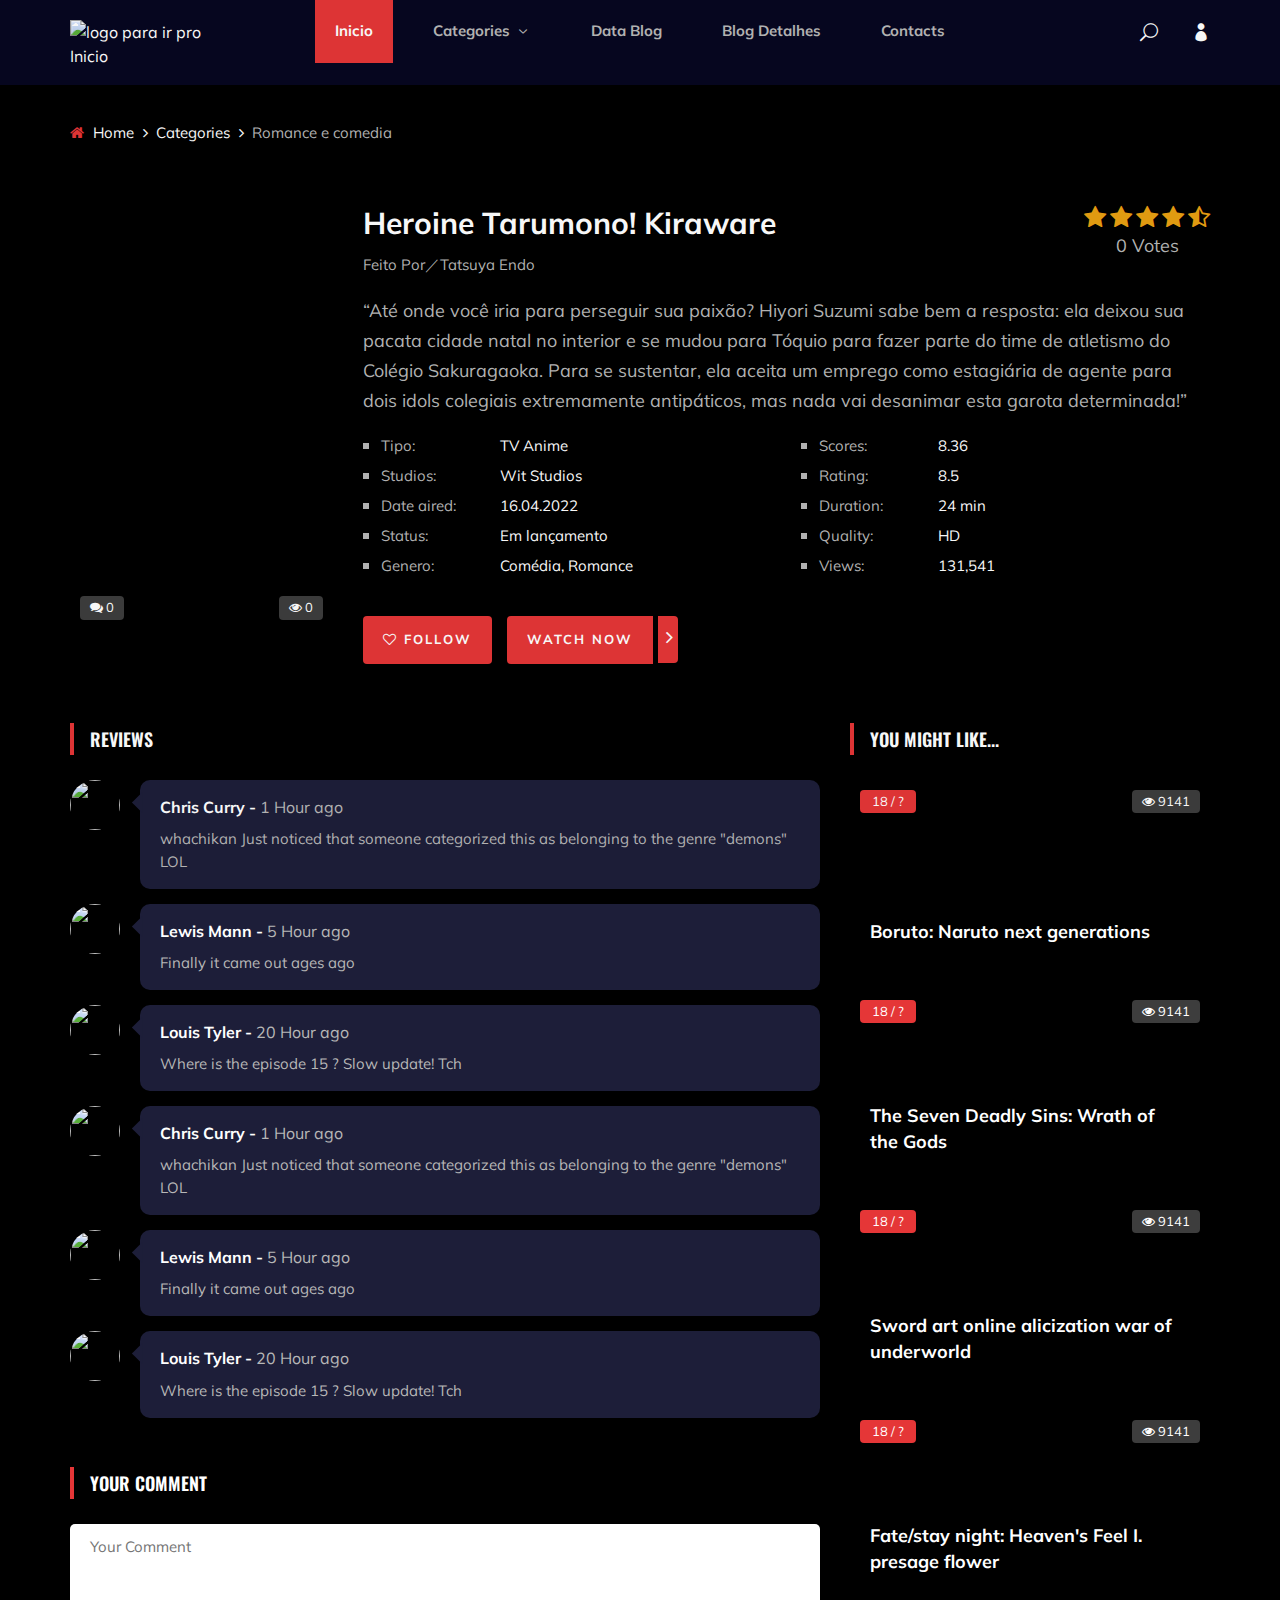
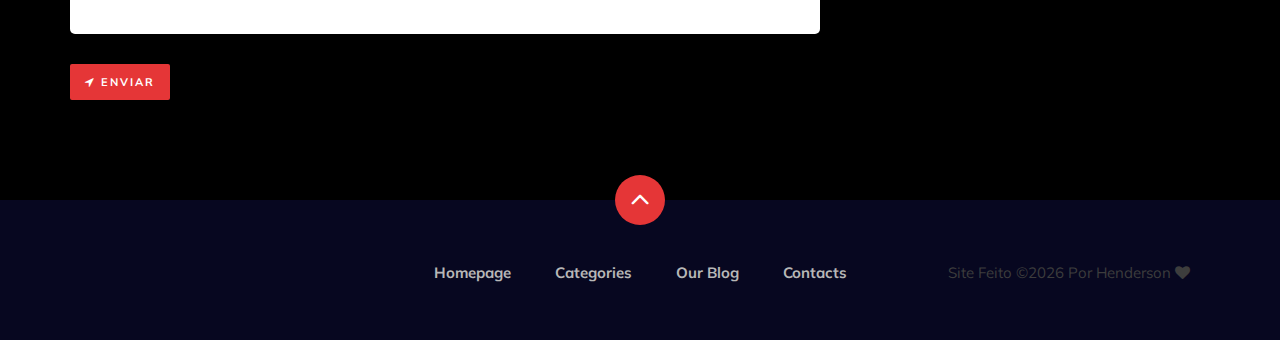
==== Heroine.html @ dca02263 "atualização" ====
<!DOCTYPE html>
<html lang="pt-BR">

<head>
    <meta charset="UTF-8">
    <link rel="shortcut icon" href="img/anime/favicon.ico" type="image/x-icon">
    <meta name="description" content="Anime Template">
    <meta name="keywords" content="Anime, unica, creative, html">
    <meta name="viewport" content="width=device-width, initial-scale=1.0">
    <meta http-equiv="X-UA-Compatible" content="ie=edge">
    <title>Lista De Filmes e Anime</title>

    <!-- Google Font -->
    <link href="https://fonts.googleapis.com/css2?family=Oswald:wght@300;400;500;600;700&display=swap" rel="stylesheet">
    <link href="https://fonts.googleapis.com/css2?family=Mulish:wght@300;400;500;600;700;800;900&display=swap"
    rel="stylesheet">

    <!-- Css Styles -->
    <link rel="stylesheet" href="css/bootstrap.min.css" type="text/css">
    <link rel="stylesheet" href="css/font-awesome.min.css" type="text/css">
    <link rel="stylesheet" href="css/elegant-icons.css" type="text/css">
    <link rel="stylesheet" href="css/plyr.css" type="text/css">
    <link rel="stylesheet" href="css/nice-select.css" type="text/css">
    <link rel="stylesheet" href="css/owl.carousel.min.css" type="text/css">
    <link rel="stylesheet" href="css/slicknav.min.css" type="text/css">
    <link rel="stylesheet" href="css/style.css" type="text/css">
</head>

<body>
    <!-- Page Preloder -->
    <div id="preloder">
        <div class="loader"></div>
    </div>

    <!-- Header Section Begin -->
    <header class="header">
        <div class="container">
            <div class="row">
                <div class="col-lg-2">
                    <div class="header__logo">
                        <a href="./index.html">
                            <img src="img/logo02 126.png" alt="logo para ir pro Inicio">
                        </a>
                    </div>
                </div>
                <div class="col-lg-8">
                    <div class="header__nav">
                        <nav class="header__menu mobile-menu">
                            <ul>
                                <li class="active"><a href="index.php">Inicio</a></li>
                                <li><a href="./categories.html">Categories <span class="arrow_carrot-down"></span></a>
                                    <ul class="dropdown">
                                        <li><a href="./categories.html">Categories</a></li>
                                        <li><a href="./anime-details.html">Detalhes Animes</a></li>
                                        <li><a href="./anime-watching.html">Anime Watching</a></li>
                                        <li><a href="./blog-details.html">Detalhes Do Blog</a></li>
                                        <li><a href="./signup.html">Sign Up</a></li>
                                        <li><a href="./login.html">Login</a></li>
                                    </ul>
                                </li>
                                <li><a href="./blog.html">Data Blog</a></li>
                                <li><a href="./blog-details.html">Blog Detalhes</a></li>
                                <li><a href="contato.html">Contacts</a></li>
                            </ul>
                        </nav>
                    </div>
                </div>
                <div class="col-lg-2">
                    <div class="header__right">
                        <a href="#" class="search-switch"><span class="icon_search"></span></a>
                        <a href="./login.html"><span class="icon_profile"></span></a>
                    </div>
                </div>
            </div>
            <div id="mobile-menu-wrap"></div>
        </div>
    </header>
    <!-- Header End -->

    <!-- Breadcrumb Begin -->
    <div class="breadcrumb-option">
        <div class="container">
            <div class="row">
                <div class="col-lg-12">
                    <div class="breadcrumb__links">
                        <a href="./index.html"><i class="fa fa-home"></i> Home</a>
                        <a href="./categories.html">Categories</a>
                        <span>Romance e comedia</span>
                    </div>
                </div>
            </div>
        </div>
    </div>
    <!-- Breadcrumb End -->

    <!-- Anime Section Begin -->
    <section class="anime-details spad">
        <div class="container">
            <div class="anime__details__content">
                <div class="row">
                    <div class="col-lg-3">
                        <div class="anime__details__pic set-bg" data-setbg="img/trending/trend-5.jpg" alt="imagens do Tomodachi Game">
                            <div class="comment"><i class="fa fa-comments"></i> 0</div>
                            <div class="view"><i class="fa fa-eye"></i> 0</div>
                        </div>
                    </div>
                    <div class="col-lg-9">
                        <div class="anime__details__text">
                            <div class="anime__details__title">
                                <h3>Heroine Tarumono! Kiraware</h3>
                                <span>Feito Por／Tatsuya Endo</span>
                            </div>
                            <div class="anime__details__rating">
                                <div class="rating">
                                    <a href="#"><i class="fa fa-star"></i></a>
                                    <a href="#"><i class="fa fa-star"></i></a>
                                    <a href="#"><i class="fa fa-star"></i></a>
                                    <a href="#"><i class="fa fa-star"></i></a>
                                    <a href="#"><i class="fa fa-star-half-o"></i></a>
                                </div>
                                <span>0 Votes</span>
                            </div>
                            <p>“Até onde você iria para perseguir sua paixão? Hiyori Suzumi sabe bem a resposta: ela deixou sua pacata cidade natal no interior e se mudou para Tóquio para fazer parte do time de atletismo do Colégio Sakuragaoka. Para se sustentar, ela aceita um emprego como estagiária de agente para dois idols colegiais extremamente antipáticos, mas nada vai desanimar esta garota determinada!”</p>
                            <div class="anime__details__widget">
                                <div class="row">
                                    <div class="col-lg-6 col-md-6">
                                        <ul>
                                            <li><span>Tipo:</span> TV Anime</li>
                                            <li><span>Studios:</span> Wit Studios</li>
                                            <li><span>Date aired:</span> 16.04.2022</li>
                                            <li><span>Status:</span> Em lançamento</li>
                                            <li><span>Genero:</span> Comédia, Romance</li>
                                        </ul>
                                    </div>
                                    <div class="col-lg-6 col-md-6">
                                        <ul>
                                            <li><span>Scores:</span> 8.36</li>
                                            <li><span>Rating:</span> 8.5</li>
                                            <li><span>Duration:</span> 24 min</li>
                                            <li><span>Quality:</span> HD</li>
                                            <li><span>Views:</span> 131,541</li>
                                        </ul>
                                    </div>
                                </div>
                            </div>
                            <div class="anime__details__btn">
                                <a href="#" class="follow-btn"><i class="fa fa-heart-o"></i> Follow</a>
                                <a href="ep.html" class="watch-btn"><span>Watch Now</span> <i
                                    class="fa fa-angle-right"></i></a>
                                </div>
                            </div>
                        </div>
                    </div>
                </div>
                <div class="row">
                    <div class="col-lg-8 col-md-8">
                        <div class="anime__details__review">
                            <div class="section-title">
                                <h5>Reviews</h5>
                            </div>
                            <div class="anime__review__item">
                                <div class="anime__review__item__pic">
                                    <img src="img/anime/review-1.jpg" alt="">
                                </div>
                                <div class="anime__review__item__text">
                                    <h6>Chris Curry - <span>1 Hour ago</span></h6>
                                    <p>whachikan Just noticed that someone categorized this as belonging to the genre
                                    "demons" LOL</p>
                                </div>
                            </div>
                            <div class="anime__review__item">
                                <div class="anime__review__item__pic">
                                    <img src="img/anime/review-2.jpg" alt="">
                                </div>
                                <div class="anime__review__item__text">
                                    <h6>Lewis Mann - <span>5 Hour ago</span></h6>
                                    <p>Finally it came out ages ago</p>
                                </div>
                            </div>
                            <div class="anime__review__item">
                                <div class="anime__review__item__pic">
                                    <img src="img/anime/review-3.jpg" alt="">
                                </div>
                                <div class="anime__review__item__text">
                                    <h6>Louis Tyler - <span>20 Hour ago</span></h6>
                                    <p>Where is the episode 15 ? Slow update! Tch</p>
                                </div>
                            </div>
                            <div class="anime__review__item">
                                <div class="anime__review__item__pic">
                                    <img src="img/anime/review-4.jpg" alt="">
                                </div>
                                <div class="anime__review__item__text">
                                    <h6>Chris Curry - <span>1 Hour ago</span></h6>
                                    <p>whachikan Just noticed that someone categorized this as belonging to the genre
                                    "demons" LOL</p>
                                </div>
                            </div>
                            <div class="anime__review__item">
                                <div class="anime__review__item__pic">
                                    <img src="img/anime/review-5.jpg" alt="">
                                </div>
                                <div class="anime__review__item__text">
                                    <h6>Lewis Mann - <span>5 Hour ago</span></h6>
                                    <p>Finally it came out ages ago</p>
                                </div>
                            </div>
                            <div class="anime__review__item">
                                <div class="anime__review__item__pic">
                                    <img src="img/anime/review-6.jpg" alt="">
                                </div>
                                <div class="anime__review__item__text">
                                    <h6>Louis Tyler - <span>20 Hour ago</span></h6>
                                    <p>Where is the episode 15 ? Slow update! Tch</p>
                                </div>
                            </div>
                        </div>
                        <div class="anime__details__form">
                            <div class="section-title">
                                <h5>Your Comment</h5>
                            </div>
                            <form action="#">
                                <textarea placeholder="Your Comment"></textarea>
                                <button type="submit"><i class="fa fa-location-arrow"></i> enviar</button>
                            </form>
                        </div>
                    </div>
                    <div class="col-lg-4 col-md-4">
                        <div class="anime__details__sidebar">
                            <div class="section-title">
                                <h5>you might like...</h5>
                            </div>
                            <div class="product__sidebar__view__item set-bg" data-setbg="img/sidebar/tv-1.jpg">
                                <div class="ep">18 / ?</div>
                                <div class="view"><i class="fa fa-eye"></i> 9141</div>
                                <h5><a href="#">Boruto: Naruto next generations</a></h5>
                            </div>
                            <div class="product__sidebar__view__item set-bg" data-setbg="img/sidebar/tv-2.jpg">
                                <div class="ep">18 / ?</div>
                                <div class="view"><i class="fa fa-eye"></i> 9141</div>
                                <h5><a href="#">The Seven Deadly Sins: Wrath of the Gods</a></h5>
                            </div>
                            <div class="product__sidebar__view__item set-bg" data-setbg="img/sidebar/tv-3.jpg">
                                <div class="ep">18 / ?</div>
                                <div class="view"><i class="fa fa-eye"></i> 9141</div>
                                <h5><a href="#">Sword art online alicization war of underworld</a></h5>
                            </div>
                            <div class="product__sidebar__view__item set-bg" data-setbg="img/sidebar/tv-4.jpg">
                                <div class="ep">18 / ?</div>
                                <div class="view"><i class="fa fa-eye"></i> 9141</div>
                                <h5><a href="#">Fate/stay night: Heaven's Feel I. presage flower</a></h5>
                            </div>
                        </div>
                    </div>
                </div>
            </div>
        </section>
        <!-- Anime Section End -->

        <!-- Footer Section Begin -->
        <footer class="footer">
            <div class="page-up">
                <a href="#" id="scrollToTopButton"><span class="arrow_carrot-up"></span></a>
            </div>
            <div class="container">
                <div class="row">
                    <div class="col-lg-3">
                        <div class="footer__logo">
                            <a href="./index.html"><img src="img/logo.png" alt=""></a>
                        </div>
                    </div>
                    <div class="col-lg-6">
                        <div class="footer__nav">
                            <ul>
                                <li class="active"><a href="./index.html">Homepage</a></li>
                                <li><a href="./categories.html">Categories</a></li>
                                <li><a href="./blog.html">Our Blog</a></li>
                                <li><a href="#">Contacts</a></li>
                            </ul>
                        </div>
                    </div>
                    <div class="col-lg-3">
                        <p><!-- Link back to Colorlib can't be removed. Template is licensed under CC BY 3.0. -->
                          Site Feito &copy;<script>document.write(new Date().getFullYear());</script> Por Henderson <i class="fa fa-heart" aria-hidden="true"></i><a href=""_blank=""></a>
                          <!-- Link back to Colorlib can't be removed. Template is licensed under CC BY 3.0. --></p>

                      </div>
                  </div>
              </div>
          </footer>
          <!-- Footer Section End -->

          <!-- Search model Begin -->
          <div class="search-model">
            <div class="h-100 d-flex align-items-center justify-content-center">
                <div class="search-close-switch"><i class="icon_close"></i></div>
                <form class="search-model-form">
                    <input type="text" id="search-input" placeholder="Search here.....">
                </form>
            </div>
        </div>
        <!-- Search model end -->

        <!-- Js Plugins -->
        <script src="js/jquery-3.3.1.min.js"></script>
        <script src="js/bootstrap.min.js"></script>
        <script src="js/player.js"></script>
        <script src="js/jquery.nice-select.min.js"></script>
        <script src="js/mixitup.min.js"></script>
        <script src="js/jquery.slicknav.js"></script>
        <script src="js/owl.carousel.min.js"></script>
        <script src="js/main.js"></script>

    </body>

    </html>
---- css/elegant-icons.css ----
@font-face {
	font-family: 'ElegantIcons';
	src:url('../fonts/ElegantIcons.eot');
	src:url('../fonts/ElegantIcons.eot?#iefix') format('embedded-opentype'),
		url('../fonts/ElegantIcons.woff') format('woff'),
		url('../fonts/ElegantIcons.ttf') format('truetype'),
		url('../fonts/ElegantIcons.svg#ElegantIcons') format('svg');
	font-weight: normal;
	font-style: normal;
}

/* Use the following CSS code if you want to use data attributes for inserting your icons */
[data-icon]:before {
	font-family: 'ElegantIcons';
	content: attr(data-icon);
	speak: none;
	font-weight: normal;
	font-variant: normal;
	text-transform: none;
	line-height: 1;
	-webkit-font-smoothing: antialiased;
	-moz-osx-font-smoothing: grayscale;
}

/* Use the following CSS code if you want to have a class per icon */
/*
Instead of a list of all class selectors,
you can use the generic selector below, but it's slower:
[class*="your-class-prefix"] {
*/
.arrow_up, .arrow_down, .arrow_left, .arrow_right, .arrow_left-up, .arrow_right-up, .arrow_right-down, .arrow_left-down, .arrow-up-down, .arrow_up-down_alt, .arrow_left-right_alt, .arrow_left-right, .arrow_expand_alt2, .arrow_expand_alt, .arrow_condense, .arrow_expand, .arrow_move, .arrow_carrot-up, .arrow_carrot-down, .arrow_carrot-left, .arrow_carrot-right, .arrow_carrot-2up, .arrow_carrot-2down, .arrow_carrot-2left, .arrow_carrot-2right, .arrow_carrot-up_alt2, .arrow_carrot-down_alt2, .arrow_carrot-left_alt2, .arrow_carrot-right_alt2, .arrow_carrot-2up_alt2, .arrow_carrot-2down_alt2, .arrow_carrot-2left_alt2, .arrow_carrot-2right_alt2, .arrow_triangle-up, .arrow_triangle-down, .arrow_triangle-left, .arrow_triangle-right, .arrow_triangle-up_alt2, .arrow_triangle-down_alt2, .arrow_triangle-left_alt2, .arrow_triangle-right_alt2, .arrow_back, .icon_minus-06, .icon_plus, .icon_close, .icon_check, .icon_minus_alt2, .icon_plus_alt2, .icon_close_alt2, .icon_check_alt2, .icon_zoom-out_alt, .icon_zoom-in_alt, .icon_search, .icon_box-empty, .icon_box-selected, .icon_minus-box, .icon_plus-box, .icon_box-checked, .icon_circle-empty, .icon_circle-slelected, .icon_stop_alt2, .icon_stop, .icon_pause_alt2, .icon_pause, .icon_menu, .icon_menu-square_alt2, .icon_menu-circle_alt2, .icon_ul, .icon_ol, .icon_adjust-horiz, .icon_adjust-vert, .icon_document_alt, .icon_documents_alt, .icon_pencil, .icon_pencil-edit_alt, .icon_pencil-edit, .icon_folder-alt, .icon_folder-open_alt, .icon_folder-add_alt, .icon_info_alt, .icon_error-oct_alt, .icon_error-circle_alt, .icon_error-triangle_alt, .icon_question_alt2, .icon_question, .icon_comment_alt, .icon_chat_alt, .icon_vol-mute_alt, .icon_volume-low_alt, .icon_volume-high_alt, .icon_quotations, .icon_quotations_alt2, .icon_clock_alt, .icon_lock_alt, .icon_lock-open_alt, .icon_key_alt, .icon_cloud_alt, .icon_cloud-upload_alt, .icon_cloud-download_alt, .icon_image, .icon_images, .icon_lightbulb_alt, .icon_gift_alt, .icon_house_alt, .icon_genius, .icon_mobile, .icon_tablet, .icon_laptop, .icon_desktop, .icon_camera_alt, .icon_mail_alt, .icon_cone_alt, .icon_ribbon_alt, .icon_bag_alt, .icon_creditcard, .icon_cart_alt, .icon_paperclip, .icon_tag_alt, .icon_tags_alt, .icon_trash_alt, .icon_cursor_alt, .icon_mic_alt, .icon_compass_alt, .icon_pin_alt, .icon_pushpin_alt, .icon_map_alt, .icon_drawer_alt, .icon_toolbox_alt, .icon_book_alt, .icon_calendar, .icon_film, .icon_table, .icon_contacts_alt, .icon_headphones, .icon_lifesaver, .icon_piechart, .icon_refresh, .icon_link_alt, .icon_link, .icon_loading, .icon_blocked, .icon_archive_alt, .icon_heart_alt, .icon_star_alt, .icon_star-half_alt, .icon_star, .icon_star-half, .icon_tools, .icon_tool, .icon_cog, .icon_cogs, .arrow_up_alt, .arrow_down_alt, .arrow_left_alt, .arrow_right_alt, .arrow_left-up_alt, .arrow_right-up_alt, .arrow_right-down_alt, .arrow_left-down_alt, .arrow_condense_alt, .arrow_expand_alt3, .arrow_carrot_up_alt, .arrow_carrot-down_alt, .arrow_carrot-left_alt, .arrow_carrot-right_alt, .arrow_carrot-2up_alt, .arrow_carrot-2dwnn_alt, .arrow_carrot-2left_alt, .arrow_carrot-2right_alt, .arrow_triangle-up_alt, .arrow_triangle-down_alt, .arrow_triangle-left_alt, .arrow_triangle-right_alt, .icon_minus_alt, .icon_plus_alt, .icon_close_alt, .icon_check_alt, .icon_zoom-out, .icon_zoom-in, .icon_stop_alt, .icon_menu-square_alt, .icon_menu-circle_alt, .icon_document, .icon_documents, .icon_pencil_alt, .icon_folder, .icon_folder-open, .icon_folder-add, .icon_folder_upload, .icon_folder_download, .icon_info, .icon_error-circle, .icon_error-oct, .icon_error-triangle, .icon_question_alt, .icon_comment, .icon_chat, .icon_vol-mute, .icon_volume-low, .icon_volume-high, .icon_quotations_alt, .icon_clock, .icon_lock, .icon_lock-open, .icon_key, .icon_cloud, .icon_cloud-upload, .icon_cloud-download, .icon_lightbulb, .icon_gift, .icon_house, .icon_camera, .icon_mail, .icon_cone, .icon_ribbon, .icon_bag, .icon_cart, .icon_tag, .icon_tags, .icon_trash, .icon_cursor, .icon_mic, .icon_compass, .icon_pin, .icon_pushpin, .icon_map, .icon_drawer, .icon_toolbox, .icon_book, .icon_contacts, .icon_archive, .icon_heart, .icon_profile, .icon_group, .icon_grid-2x2, .icon_grid-3x3, .icon_music, .icon_pause_alt, .icon_phone, .icon_upload, .icon_download, .social_facebook, .social_twitter, .social_pinterest, .social_googleplus, .social_tumblr, .social_tumbleupon, .social_wordpress, .social_instagram, .social_dribbble, .social_vimeo, .social_linkedin, .social_rss, .social_deviantart, .social_share, .social_myspace, .social_skype, .social_youtube, .social_picassa, .social_googledrive, .social_flickr, .social_blogger, .social_spotify, .social_delicious, .social_facebook_circle, .social_twitter_circle, .social_pinterest_circle, .social_googleplus_circle, .social_tumblr_circle, .social_stumbleupon_circle, .social_wordpress_circle, .social_instagram_circle, .social_dribbble_circle, .social_vimeo_circle, .social_linkedin_circle, .social_rss_circle, .social_deviantart_circle, .social_share_circle, .social_myspace_circle, .social_skype_circle, .social_youtube_circle, .social_picassa_circle, .social_googledrive_alt2, .social_flickr_circle, .social_blogger_circle, .social_spotify_circle, .social_delicious_circle, .social_facebook_square, .social_twitter_square, .social_pinterest_square, .social_googleplus_square, .social_tumblr_square, .social_stumbleupon_square, .social_wordpress_square, .social_instagram_square, .social_dribbble_square, .social_vimeo_square, .social_linkedin_square, .social_rss_square, .social_deviantart_square, .social_share_square, .social_myspace_square, .social_skype_square, .social_youtube_square, .social_picassa_square, .social_googledrive_square, .social_flickr_square, .social_blogger_square, .social_spotify_square, .social_delicious_square, .icon_printer, .icon_calulator, .icon_building, .icon_floppy, .icon_drive, .icon_search-2, .icon_id, .icon_id-2, .icon_puzzle, .icon_like, .icon_dislike, .icon_mug, .icon_currency, .icon_wallet, .icon_pens, .icon_easel, .icon_flowchart, .icon_datareport, .icon_briefcase, .icon_shield, .icon_percent, .icon_globe, .icon_globe-2, .icon_target, .icon_hourglass, .icon_balance, .icon_rook, .icon_printer-alt, .icon_calculator_alt, .icon_building_alt, .icon_floppy_alt, .icon_drive_alt, .icon_search_alt, .icon_id_alt, .icon_id-2_alt, .icon_puzzle_alt, .icon_like_alt, .icon_dislike_alt, .icon_mug_alt, .icon_currency_alt, .icon_wallet_alt, .icon_pens_alt, .icon_easel_alt, .icon_flowchart_alt, .icon_datareport_alt, .icon_briefcase_alt, .icon_shield_alt, .icon_percent_alt, .icon_globe_alt, .icon_clipboard {
	font-family: 'ElegantIcons';
	speak: none;
	font-style: normal;
	font-weight: normal;
	font-variant: normal;
	text-transform: none;
	line-height: 1;
	-webkit-font-smoothing: antialiased;
}
.arrow_up:before {
	content: "\21";
}
.arrow_down:before {
	content: "\22";
}
.arrow_left:before {
	content: "\23";
}
.arrow_right:before {
	content: "\24";
}
.arrow_left-up:before {
	content: "\25";
}
.arrow_right-up:before {
	content: "\26";
}
.arrow_right-down:before {
	content: "\27";
}
.arrow_left-down:before {
	content: "\28";
}
.arrow-up-down:before {
	content: "\29";
}
.arrow_up-down_alt:before {
	content: "\2a";
}
.arrow_left-right_alt:before {
	content: "\2b";
}
.arrow_left-right:before {
	content: "\2c";
}
.arrow_expand_alt2:before {
	content: "\2d";
}
.arrow_expand_alt:before {
	content: "\2e";
}
.arrow_condense:before {
	content: "\2f";
}
.arrow_expand:before {
	content: "\30";
}
.arrow_move:before {
	content: "\31";
}
.arrow_carrot-up:before {
	content: "\32";
}
.arrow_carrot-down:before {
	content: "\33";
}
.arrow_carrot-left:before {
	content: "\34";
}
.arrow_carrot-right:before {
	content: "\35";
}
.arrow_carrot-2up:before {
	content: "\36";
}
.arrow_carrot-2down:before {
	content: "\37";
}
.arrow_carrot-2left:before {
	content: "\38";
}
.arrow_carrot-2right:before {
	content: "\39";
}
.arrow_carrot-up_alt2:before {
	content: "\3a";
}
.arrow_carrot-down_alt2:before {
	content: "\3b";
}
.arrow_carrot-left_alt2:before {
	content: "\3c";
}
.arrow_carrot-right_alt2:before {
	content: "\3d";
}
.arrow_carrot-2up_alt2:before {
	content: "\3e";
}
.arrow_carrot-2down_alt2:before {
	content: "\3f";
}
.arrow_carrot-2left_alt2:before {
	content: "\40";
}
.arrow_carrot-2right_alt2:before {
	content: "\41";
}
.arrow_triangle-up:before {
	content: "\42";
}
.arrow_triangle-down:before {
	content: "\43";
}
.arrow_triangle-left:before {
	content: "\44";
}
.arrow_triangle-right:before {
	content: "\45";
}
.arrow_triangle-up_alt2:before {
	content: "\46";
}
.arrow_triangle-down_alt2:before {
	content: "\47";
}
.arrow_triangle-left_alt2:before {
	content: "\48";
}
.arrow_triangle-right_alt2:before {
	content: "\49";
}
.arrow_back:before {
	content: "\4a";
}
.icon_minus-06:before {
	content: "\4b";
}
.icon_plus:before {
	content: "\4c";
}
.icon_close:before {
	content: "\4d";
}
.icon_check:before {
	content: "\4e";
}
.icon_minus_alt2:before {
	content: "\4f";
}
.icon_plus_alt2:before {
	content: "\50";
}
.icon_close_alt2:before {
	content: "\51";
}
.icon_check_alt2:before {
	content: "\52";
}
.icon_zoom-out_alt:before {
	content: "\53";
}
.icon_zoom-in_alt:before {
	content: "\54";
}
.icon_search:before {
	content: "\55";
}
.icon_box-empty:before {
	content: "\56";
}
.icon_box-selected:before {
	content: "\57";
}
.icon_minus-box:before {
	content: "\58";
}
.icon_plus-box:before {
	content: "\59";
}
.icon_box-checked:before {
	content: "\5a";
}
.icon_circle-empty:before {
	content: "\5b";
}
.icon_circle-slelected:before {
	content: "\5c";
}
.icon_stop_alt2:before {
	content: "\5d";
}
.icon_stop:before {
	content: "\5e";
}
.icon_pause_alt2:before {
	content: "\5f";
}
.icon_pause:before {
	content: "\60";
}
.icon_menu:before {
	content: "\61";
}
.icon_menu-square_alt2:before {
	content: "\62";
}
.icon_menu-circle_alt2:before {
	content: "\63";
}
.icon_ul:before {
	content: "\64";
}
.icon_ol:before {
	content: "\65";
}
.icon_adjust-horiz:before {
	content: "\66";
}
.icon_adjust-vert:before {
	content: "\67";
}
.icon_document_alt:before {
	content: "\68";
}
.icon_documents_alt:before {
	content: "\69";
}
.icon_pencil:before {
	content: "\6a";
}
.icon_pencil-edit_alt:before {
	content: "\6b";
}
.icon_pencil-edit:before {
	content: "\6c";
}
.icon_folder-alt:before {
	content: "\6d";
}
.icon_folder-open_alt:before {
	content: "\6e";
}
.icon_folder-add_alt:before {
	content: "\6f";
}
.icon_info_alt:before {
	content: "\70";
}
.icon_error-oct_alt:before {
	content: "\71";
}
.icon_error-circle_alt:before {
	content: "\72";
}
.icon_error-triangle_alt:before {
	content: "\73";
}
.icon_question_alt2:before {
	content: "\74";
}
.icon_question:before {
	content: "\75";
}
.icon_comment_alt:before {
	content: "\76";
}
.icon_chat_alt:before {
	content: "\77";
}
.icon_vol-mute_alt:before {
	content: "\78";
}
.icon_volume-low_alt:before {
	content: "\79";
}
.icon_volume-high_alt:before {
	content: "\7a";
}
.icon_quotations:before {
	content: "\7b";
}
.icon_quotations_alt2:before {
	content: "\7c";
}
.icon_clock_alt:before {
	content: "\7d";
}
.icon_lock_alt:before {
	content: "\7e";
}
.icon_lock-open_alt:before {
	content: "\e000";
}
.icon_key_alt:before {
	content: "\e001";
}
.icon_cloud_alt:before {
	content: "\e002";
}
.icon_cloud-upload_alt:before {
	content: "\e003";
}
.icon_cloud-download_alt:before {
	content: "\e004";
}
.icon_image:before {
	content: "\e005";
}
.icon_images:before {
	content: "\e006";
}
.icon_lightbulb_alt:before {
	content: "\e007";
}
.icon_gift_alt:before {
	content: "\e008";
}
.icon_house_alt:before {
	content: "\e009";
}
.icon_genius:before {
	content: "\e00a";
}
.icon_mobile:before {
	content: "\e00b";
}
.icon_tablet:before {
	content: "\e00c";
}
.icon_laptop:before {
	content: "\e00d";
}
.icon_desktop:before {
	content: "\e00e";
}
.icon_camera_alt:before {
	content: "\e00f";
}
.icon_mail_alt:before {
	content: "\e010";
}
.icon_cone_alt:before {
	content: "\e011";
}
.icon_ribbon_alt:before {
	content: "\e012";
}
.icon_bag_alt:before {
	content: "\e013";
}
.icon_creditcard:before {
	content: "\e014";
}
.icon_cart_alt:before {
	content: "\e015";
}
.icon_paperclip:before {
	content: "\e016";
}
.icon_tag_alt:before {
	content: "\e017";
}
.icon_tags_alt:before {
	content: "\e018";
}
.icon_trash_alt:before {
	content: "\e019";
}
.icon_cursor_alt:before {
	content: "\e01a";
}
.icon_mic_alt:before {
	content: "\e01b";
}
.icon_compass_alt:before {
	content: "\e01c";
}
.icon_pin_alt:before {
	content: "\e01d";
}
.icon_pushpin_alt:before {
	content: "\e01e";
}
.icon_map_alt:before {
	content: "\e01f";
}
.icon_drawer_alt:before {
	content: "\e020";
}
.icon_toolbox_alt:before {
	content: "\e021";
}
.icon_book_alt:before {
	content: "\e022";
}
.icon_calendar:before {
	content: "\e023";
}
.icon_film:before {
	content: "\e024";
}
.icon_table:before {
	content: "\e025";
}
.icon_contacts_alt:before {
	content: "\e026";
}
.icon_headphones:before {
	content: "\e027";
}
.icon_lifesaver:before {
	content: "\e028";
}
.icon_piechart:before {
	content: "\e029";
}
.icon_refresh:before {
	content: "\e02a";
}
.icon_link_alt:before {
	content: "\e02b";
}
.icon_link:before {
	content: "\e02c";
}
.icon_loading:before {
	content: "\e02d";
}
.icon_blocked:before {
	content: "\e02e";
}
.icon_archive_alt:before {
	content: "\e02f";
}
.icon_heart_alt:before {
	content: "\e030";
}
.icon_star_alt:before {
	content: "\e031";
}
.icon_star-half_alt:before {
	content: "\e032";
}
.icon_star:before {
	content: "\e033";
}
.icon_star-half:before {
	content: "\e034";
}
.icon_tools:before {
	content: "\e035";
}
.icon_tool:before {
	content: "\e036";
}
.icon_cog:before {
	content: "\e037";
}
.icon_cogs:before {
	content: "\e038";
}
.arrow_up_alt:before {
	content: "\e039";
}
.arrow_down_alt:before {
	content: "\e03a";
}
.arrow_left_alt:before {
	content: "\e03b";
}
.arrow_right_alt:before {
	content: "\e03c";
}
.arrow_left-up_alt:before {
	content: "\e03d";
}
.arrow_right-up_alt:before {
	content: "\e03e";
}
.arrow_right-down_alt:before {
	content: "\e03f";
}
.arrow_left-down_alt:before {
	content: "\e040";
}
.arrow_condense_alt:before {
	content: "\e041";
}
.arrow_expand_alt3:before {
	content: "\e042";
}
.arrow_carrot_up_alt:before {
	content: "\e043";
}
.arrow_carrot-down_alt:before {
	content: "\e044";
}
.arrow_carrot-left_alt:before {
	content: "\e045";
}
.arrow_carrot-right_alt:before {
	content: "\e046";
}
.arrow_carrot-2up_alt:before {
	content: "\e047";
}
.arrow_carrot-2dwnn_alt:before {
	content: "\e048";
}
.arrow_carrot-2left_alt:before {
	content: "\e049";
}
.arrow_carrot-2right_alt:before {
	content: "\e04a";
}
.arrow_triangle-up_alt:before {
	content: "\e04b";
}
.arrow_triangle-down_alt:before {
	content: "\e04c";
}
.arrow_triangle-left_alt:before {
	content: "\e04d";
}
.arrow_triangle-right_alt:before {
	content: "\e04e";
}
.icon_minus_alt:before {
	content: "\e04f";
}
.icon_plus_alt:before {
	content: "\e050";
}
.icon_close_alt:before {
	content: "\e051";
}
.icon_check_alt:before {
	content: "\e052";
}
.icon_zoom-out:before {
	content: "\e053";
}
.icon_zoom-in:before {
	content: "\e054";
}
.icon_stop_alt:before {
	content: "\e055";
}
.icon_menu-square_alt:before {
	content: "\e056";
}
.icon_menu-circle_alt:before {
	content: "\e057";
}
.icon_document:before {
	content: "\e058";
}
.icon_documents:before {
	content: "\e059";
}
.icon_pencil_alt:before {
	content: "\e05a";
}
.icon_folder:before {
	content: "\e05b";
}
.icon_folder-open:before {
	content: "\e05c";
}
.icon_folder-add:before {
	content: "\e05d";
}
.icon_folder_upload:before {
	content: "\e05e";
}
.icon_folder_download:before {
	content: "\e05f";
}
.icon_info:before {
	content: "\e060";
}
.icon_error-circle:before {
	content: "\e061";
}
.icon_error-oct:before {
	content: "\e062";
}
.icon_error-triangle:before {
	content: "\e063";
}
.icon_question_alt:before {
	content: "\e064";
}
.icon_comment:before {
	content: "\e065";
}
.icon_chat:before {
	content: "\e066";
}
.icon_vol-mute:before {
	content: "\e067";
}
.icon_volume-low:before {
	content: "\e068";
}
.icon_volume-high:before {
	content: "\e069";
}
.icon_quotations_alt:before {
	content: "\e06a";
}
.icon_clock:before {
	content: "\e06b";
}
.icon_lock:before {
	content: "\e06c";
}
.icon_lock-open:before {
	content: "\e06d";
}
.icon_key:before {
	content: "\e06e";
}
.icon_cloud:before {
	content: "\e06f";
}
.icon_cloud-upload:before {
	content: "\e070";
}
.icon_cloud-download:before {
	content: "\e071";
}
.icon_lightbulb:before {
	content: "\e072";
}
.icon_gift:before {
	content: "\e073";
}
.icon_house:before {
	content: "\e074";
}
.icon_camera:before {
	content: "\e075";
}
.icon_mail:before {
	content: "\e076";
}
.icon_cone:before {
	content: "\e077";
}
.icon_ribbon:before {
	content: "\e078";
}
.icon_bag:before {
	content: "\e079";
}
.icon_cart:before {
	content: "\e07a";
}
.icon_tag:before {
	content: "\e07b";
}
.icon_tags:before {
	content: "\e07c";
}
.icon_trash:before {
	content: "\e07d";
}
.icon_cursor:before {
	content: "\e07e";
}
.icon_mic:before {
	content: "\e07f";
}
.icon_compass:before {
	content: "\e080";
}
.icon_pin:before {
	content: "\e081";
}
.icon_pushpin:before {
	content: "\e082";
}
.icon_map:before {
	content: "\e083";
}
.icon_drawer:before {
	content: "\e084";
}
.icon_toolbox:before {
	content: "\e085";
}
.icon_book:before {
	content: "\e086";
}
.icon_contacts:before {
	content: "\e087";
}
.icon_archive:before {
	content: "\e088";
}
.icon_heart:before {
	content: "\e089";
}
.icon_profile:before {
	content: "\e08a";
}
.icon_group:before {
	content: "\e08b";
}
.icon_grid-2x2:before {
	content: "\e08c";
}
.icon_grid-3x3:before {
	content: "\e08d";
}
.icon_music:before {
	content: "\e08e";
}
.icon_pause_alt:before {
	content: "\e08f";
}
.icon_phone:before {
	content: "\e090";
}
.icon_upload:before {
	content: "\e091";
}
.icon_download:before {
	content: "\e092";
}
.social_facebook:before {
	content: "\e093";
}
.social_twitter:before {
	content: "\e094";
}
.social_pinterest:before {
	content: "\e095";
}
.social_googleplus:before {
	content: "\e096";
}
.social_tumblr:before {
	content: "\e097";
}
.social_tumbleupon:before {
	content: "\e098";
}
.social_wordpress:before {
	content: "\e099";
}
.social_instagram:before {
	content: "\e09a";
}
.social_dribbble:before {
	content: "\e09b";
}
.social_vimeo:before {
	content: "\e09c";
}
.social_linkedin:before {
	content: "\e09d";
}
.social_rss:before {
	content: "\e09e";
}
.social_deviantart:before {
	content: "\e09f";
}
.social_share:before {
	content: "\e0a0";
}
.social_myspace:before {
	content: "\e0a1";
}
.social_skype:before {
	content: "\e0a2";
}
.social_youtube:before {
	content: "\e0a3";
}
.social_picassa:before {
	content: "\e0a4";
}
.social_googledrive:before {
	content: "\e0a5";
}
.social_flickr:before {
	content: "\e0a6";
}
.social_blogger:before {
	content: "\e0a7";
}
.social_spotify:before {
	content: "\e0a8";
}
.social_delicious:before {
	content: "\e0a9";
}
.social_facebook_circle:before {
	content: "\e0aa";
}
.social_twitter_circle:before {
	content: "\e0ab";
}
.social_pinterest_circle:before {
	content: "\e0ac";
}
.social_googleplus_circle:before {
	content: "\e0ad";
}
.social_tumblr_circle:before {
	content: "\e0ae";
}
.social_stumbleupon_circle:before {
	content: "\e0af";
}
.social_wordpress_circle:before {
	content: "\e0b0";
}
.social_instagram_circle:before {
	content: "\e0b1";
}
.social_dribbble_circle:before {
	content: "\e0b2";
}
.social_vimeo_circle:before {
	content: "\e0b3";
}
.social_linkedin_circle:before {
	content: "\e0b4";
}
.social_rss_circle:before {
	content: "\e0b5";
}
.social_deviantart_circle:before {
	content: "\e0b6";
}
.social_share_circle:before {
	content: "\e0b7";
}
.social_myspace_circle:before {
	content: "\e0b8";
}
.social_skype_circle:before {
	content: "\e0b9";
}
.social_youtube_circle:before {
	content: "\e0ba";
}
.social_picassa_circle:before {
	content: "\e0bb";
}
.social_googledrive_alt2:before {
	content: "\e0bc";
}
.social_flickr_circle:before {
	content: "\e0bd";
}
.social_blogger_circle:before {
	content: "\e0be";
}
.social_spotify_circle:before {
	content: "\e0bf";
}
.social_delicious_circle:before {
	content: "\e0c0";
}
.social_facebook_square:before {
	content: "\e0c1";
}
.social_twitter_square:before {
	content: "\e0c2";
}
.social_pinterest_square:before {
	content: "\e0c3";
}
.social_googleplus_square:before {
	content: "\e0c4";
}
.social_tumblr_square:before {
	content: "\e0c5";
}
.social_stumbleupon_square:before {
	content: "\e0c6";
}
.social_wordpress_square:before {
	content: "\e0c7";
}
.social_instagram_square:before {
	content: "\e0c8";
}
.social_dribbble_square:before {
	content: "\e0c9";
}
.social_vimeo_square:before {
	content: "\e0ca";
}
.social_linkedin_square:before {
	content: "\e0cb";
}
.social_rss_square:before {
	content: "\e0cc";
}
.social_deviantart_square:before {
	content: "\e0cd";
}
.social_share_square:before {
	content: "\e0ce";
}
.social_myspace_square:before {
	content: "\e0cf";
}
.social_skype_square:before {
	content: "\e0d0";
}
.social_youtube_square:before {
	content: "\e0d1";
}
.social_picassa_square:before {
	content: "\e0d2";
}
.social_googledrive_square:before {
	content: "\e0d3";
}
.social_flickr_square:before {
	content: "\e0d4";
}
.social_blogger_square:before {
	content: "\e0d5";
}
.social_spotify_square:before {
	content: "\e0d6";
}
.social_delicious_square:before {
	content: "\e0d7";
}
.icon_printer:before {
	content: "\e103";
}
.icon_calulator:before {
	content: "\e0ee";
}
.icon_building:before {
	content: "\e0ef";
}
.icon_floppy:before {
	content: "\e0e8";
}
.icon_drive:before {
	content: "\e0ea";
}
.icon_search-2:before {
	content: "\e101";
}
.icon_id:before {
	content: "\e107";
}
.icon_id-2:before {
	content: "\e108";
}
.icon_puzzle:before {
	content: "\e102";
}
.icon_like:before {
	content: "\e106";
}
.icon_dislike:before {
	content: "\e0eb";
}
.icon_mug:before {
	content: "\e105";
}
.icon_currency:before {
	content: "\e0ed";
}
.icon_wallet:before {
	content: "\e100";
}
.icon_pens:before {
	content: "\e104";
}
.icon_easel:before {
	content: "\e0e9";
}
.icon_flowchart:before {
	content: "\e109";
}
.icon_datareport:before {
	content: "\e0ec";
}
.icon_briefcase:before {
	content: "\e0fe";
}
.icon_shield:before {
	content: "\e0f6";
}
.icon_percent:before {
	content: "\e0fb";
}
.icon_globe:before {
	content: "\e0e2";
}
.icon_globe-2:before {
	content: "\e0e3";
}
.icon_target:before {
	content: "\e0f5";
}
.icon_hourglass:before {
	content: "\e0e1";
}
.icon_balance:before {
	content: "\e0ff";
}
.icon_rook:before {
	content: "\e0f8";
}
.icon_printer-alt:before {
	content: "\e0fa";
}
.icon_calculator_alt:before {
	content: "\e0e7";
}
.icon_building_alt:before {
	content: "\e0fd";
}
.icon_floppy_alt:before {
	content: "\e0e4";
}
.icon_drive_alt:before {
	content: "\e0e5";
}
.icon_search_alt:before {
	content: "\e0f7";
}
.icon_id_alt:before {
	content: "\e0e0";
}
.icon_id-2_alt:before {
	content: "\e0fc";
}
.icon_puzzle_alt:before {
	content: "\e0f9";
}
.icon_like_alt:before {
	content: "\e0dd";
}
.icon_dislike_alt:before {
	content: "\e0f1";
}
.icon_mug_alt:before {
	content: "\e0dc";
}
.icon_currency_alt:before {
	content: "\e0f3";
}
.icon_wallet_alt:before {
	content: "\e0d8";
}
.icon_pens_alt:before {
	content: "\e0db";
}
.icon_easel_alt:before {
	content: "\e0f0";
}
.icon_flowchart_alt:before {
	content: "\e0df";
}
.icon_datareport_alt:before {
	content: "\e0f2";
}
.icon_briefcase_alt:before {
	content: "\e0f4";
}
.icon_shield_alt:before {
	content: "\e0d9";
}
.icon_percent_alt:before {
	content: "\e0da";
}
.icon_globe_alt:before {
	content: "\e0de";
}
.icon_clipboard:before {
	content: "\e0e6";
}


	.glyph {
		float: left;
		text-align: center;
		padding: .75em;
		margin: .4em 1.5em .75em 0;
		width: 6em;
text-shadow: none;
	}
        .glyph_big {
        font-size: 128px;
        color: #59c5dc;
        float: left;
        margin-right: 20px;
        }

        .glyph div { padding-bottom: 10px;}

	.glyph input {
		font-family: consolas, monospace;
		font-size: 12px;
		width: 100%;
		text-align: center;
		border: 0;
		box-shadow: 0 0 0 1px #ccc;
		padding: .2em;
                -moz-border-radius: 5px;
                -webkit-border-radius: 5px;
	}
	.centered {
		margin-left: auto;
		margin-right: auto;
	}
	.glyph .fs1 {
		font-size: 2em;
	}
---- css/plyr.css ----
@keyframes plyr-progress{to{background-position:25px 0;background-position:var(--plyr-progress-loading-size,25px) 0}}@keyframes plyr-popup{0%{opacity:.5;transform:translateY(10px)}to{opacity:1;transform:translateY(0)}}@keyframes plyr-fade-in{from{opacity:0}to{opacity:1}}.plyr{-moz-osx-font-smoothing:grayscale;-webkit-font-smoothing:antialiased;align-items:center;direction:ltr;display:flex;flex-direction:column;font-family:inherit;font-family:var(--plyr-font-family,inherit);font-variant-numeric:tabular-nums;font-weight:400;font-weight:var(--plyr-font-weight-regular,400);height:100%;line-height:1.7;line-height:var(--plyr-line-height,1.7);max-width:100%;min-width:200px;position:relative;text-shadow:none;transition:box-shadow .3s ease;z-index:0}.plyr audio,.plyr iframe,.plyr video{display:block;height:100%;width:100%}.plyr button{font:inherit;line-height:inherit;width:auto}.plyr:focus{outline:0}.plyr--full-ui{box-sizing:border-box}.plyr--full-ui *,.plyr--full-ui ::after,.plyr--full-ui ::before{box-sizing:inherit}.plyr--full-ui a,.plyr--full-ui button,.plyr--full-ui input,.plyr--full-ui label{touch-action:manipulation}.plyr__badge{background:#4a5464;background:var(--plyr-badge-background,#4a5464);border-radius:2px;border-radius:var(--plyr-badge-border-radius,2px);color:#fff;color:var(--plyr-badge-text-color,#fff);font-size:9px;font-size:var(--plyr-font-size-badge,9px);line-height:1;padding:3px 4px}.plyr--full-ui ::-webkit-media-text-track-container{display:none}.plyr__captions{animation:plyr-fade-in .3s ease;bottom:0;display:none;font-size:13px;font-size:var(--plyr-font-size-small,13px);left:0;padding:10px;padding:var(--plyr-control-spacing,10px);position:absolute;text-align:center;transition:transform .4s ease-in-out;width:100%}.plyr__captions span:empty{display:none}@media (min-width:480px){.plyr__captions{font-size:15px;font-size:var(--plyr-font-size-base,15px);padding:calc(10px * 2);padding:calc(var(--plyr-control-spacing,10px) * 2)}}@media (min-width:768px){.plyr__captions{font-size:18px;font-size:var(--plyr-font-size-large,18px)}}.plyr--captions-active .plyr__captions{display:block}.plyr:not(.plyr--hide-controls) .plyr__controls:not(:empty)~.plyr__captions{transform:translateY(calc(10px * -4));transform:translateY(calc(var(--plyr-control-spacing,10px) * -4))}.plyr__caption{background:rgba(0,0,0,.8);background:var(--plyr-captions-background,rgba(0,0,0,.8));border-radius:2px;-webkit-box-decoration-break:clone;box-decoration-break:clone;color:#fff;color:var(--plyr-captions-text-color,#fff);line-height:185%;padding:.2em .5em;white-space:pre-wrap}.plyr__caption div{display:inline}.plyr__control{background:0 0;border:0;border-radius:3px;border-radius:var(--plyr-control-radius,3px);color:inherit;cursor:pointer;flex-shrink:0;overflow:visible;padding:calc(10px * .7);padding:calc(var(--plyr-control-spacing,10px) * .7);position:relative;transition:all .3s ease}.plyr__control svg{display:block;fill:currentColor;height:18px;height:var(--plyr-control-icon-size,18px);pointer-events:none;width:18px;width:var(--plyr-control-icon-size,18px)}.plyr__control:focus{outline:0}.plyr__control.plyr__tab-focus{outline-color:#00b3ff;outline-color:var(--plyr-tab-focus-color,var(--plyr-color-main,var(--plyr-color-main,#00b3ff)));outline-offset:2px;outline-style:dotted;outline-width:3px}a.plyr__control{text-decoration:none}a.plyr__control::after,a.plyr__control::before{display:none}.plyr__control.plyr__control--pressed .icon--not-pressed,.plyr__control.plyr__control--pressed .label--not-pressed,.plyr__control:not(.plyr__control--pressed) .icon--pressed,.plyr__control:not(.plyr__control--pressed) .label--pressed{display:none}.plyr--full-ui ::-webkit-media-controls{display:none}.plyr__controls{align-items:center;display:flex;justify-content:flex-end;text-align:center}.plyr__controls .plyr__progress__container{flex:1;min-width:0}.plyr__controls .plyr__controls__item{margin-left:calc(10px / 4);margin-left:calc(var(--plyr-control-spacing,10px)/ 4)}.plyr__controls .plyr__controls__item:first-child{margin-left:0;margin-right:auto}.plyr__controls .plyr__controls__item.plyr__progress__container{padding-left:calc(10px / 4);padding-left:calc(var(--plyr-control-spacing,10px)/ 4)}.plyr__controls .plyr__controls__item.plyr__time{padding:0 calc(10px / 2);padding:0 calc(var(--plyr-control-spacing,10px)/ 2)}.plyr__controls .plyr__controls__item.plyr__progress__container:first-child,.plyr__controls .plyr__controls__item.plyr__time+.plyr__time,.plyr__controls .plyr__controls__item.plyr__time:first-child{padding-left:0}.plyr__controls:empty{display:none}.plyr [data-plyr=airplay],.plyr [data-plyr=captions],.plyr [data-plyr=fullscreen],.plyr [data-plyr=pip]{display:none}.plyr--airplay-supported [data-plyr=airplay],.plyr--captions-enabled [data-plyr=captions],.plyr--fullscreen-enabled [data-plyr=fullscreen],.plyr--pip-supported [data-plyr=pip]{display:inline-block}.plyr__menu{display:flex;position:relative}.plyr__menu .plyr__control svg{transition:transform .3s ease}.plyr__menu .plyr__control[aria-expanded=true] svg{transform:rotate(90deg)}.plyr__menu .plyr__control[aria-expanded=true] .plyr__tooltip{display:none}.plyr__menu__container{animation:plyr-popup .2s ease;background:rgba(255,255,255,.9);background:var(--plyr-menu-background,rgba(255,255,255,.9));border-radius:4px;bottom:100%;box-shadow:0 1px 2px rgba(0,0,0,.15);box-shadow:var(--plyr-menu-shadow,0 1px 2px rgba(0,0,0,.15));color:#4a5464;color:var(--plyr-menu-color,#4a5464);font-size:15px;font-size:var(--plyr-font-size-base,15px);margin-bottom:10px;position:absolute;right:-3px;text-align:left;white-space:nowrap;z-index:3}.plyr__menu__container>div{overflow:hidden;transition:height .35s cubic-bezier(.4,0,.2,1),width .35s cubic-bezier(.4,0,.2,1)}.plyr__menu__container::after{border:4px solid transparent;border:var(--plyr-menu-arrow-size,4px) solid transparent;border-top-color:rgba(255,255,255,.9);border-top-color:var(--plyr-menu-background,rgba(255,255,255,.9));content:'';height:0;position:absolute;right:calc(((18px / 2) + calc(10px * .7)) - (4px / 2));right:calc(((var(--plyr-control-icon-size,18px)/ 2) + calc(var(--plyr-control-spacing,10px) * .7)) - (var(--plyr-menu-arrow-size,4px)/ 2));top:100%;width:0}.plyr__menu__container [role=menu]{padding:calc(10px * .7);padding:calc(var(--plyr-control-spacing,10px) * .7)}.plyr__menu__container [role=menuitem],.plyr__menu__container [role=menuitemradio]{margin-top:2px}.plyr__menu__container [role=menuitem]:first-child,.plyr__menu__container [role=menuitemradio]:first-child{margin-top:0}.plyr__menu__container .plyr__control{align-items:center;color:#4a5464;color:var(--plyr-menu-color,#4a5464);display:flex;font-size:13px;font-size:var(--plyr-font-size-menu,var(--plyr-font-size-small,13px));padding-bottom:calc(calc(10px * .7)/ 1.5);padding-bottom:calc(calc(var(--plyr-control-spacing,10px) * .7)/ 1.5);padding-left:calc(calc(10px * .7) * 1.5);padding-left:calc(calc(var(--plyr-control-spacing,10px) * .7) * 1.5);padding-right:calc(calc(10px * .7) * 1.5);padding-right:calc(calc(var(--plyr-control-spacing,10px) * .7) * 1.5);padding-top:calc(calc(10px * .7)/ 1.5);padding-top:calc(calc(var(--plyr-control-spacing,10px) * .7)/ 1.5);-webkit-user-select:none;-ms-user-select:none;user-select:none;width:100%}.plyr__menu__container .plyr__control>span{align-items:inherit;display:flex;width:100%}.plyr__menu__container .plyr__control::after{border:4px solid transparent;border:var(--plyr-menu-item-arrow-size,4px) solid transparent;content:'';position:absolute;top:50%;transform:translateY(-50%)}.plyr__menu__container .plyr__control--forward{padding-right:calc(calc(10px * .7) * 4);padding-right:calc(calc(var(--plyr-control-spacing,10px) * .7) * 4)}.plyr__menu__container .plyr__control--forward::after{border-left-color:#728197;border-left-color:var(--plyr-menu-arrow-color,#728197);right:calc((calc(10px * .7) * 1.5) - 4px);right:calc((calc(var(--plyr-control-spacing,10px) * .7) * 1.5) - var(--plyr-menu-item-arrow-size,4px))}.plyr__menu__container .plyr__control--forward.plyr__tab-focus::after,.plyr__menu__container .plyr__control--forward:hover::after{border-left-color:currentColor}.plyr__menu__container .plyr__control--back{font-weight:400;font-weight:var(--plyr-font-weight-regular,400);margin:calc(10px * .7);margin:calc(var(--plyr-control-spacing,10px) * .7);margin-bottom:calc(calc(10px * .7)/ 2);margin-bottom:calc(calc(var(--plyr-control-spacing,10px) * .7)/ 2);padding-left:calc(calc(10px * .7) * 4);padding-left:calc(calc(var(--plyr-control-spacing,10px) * .7) * 4);position:relative;width:calc(100% - (calc(10px * .7) * 2));width:calc(100% - (calc(var(--plyr-control-spacing,10px) * .7) * 2))}.plyr__menu__container .plyr__control--back::after{border-right-color:#728197;border-right-color:var(--plyr-menu-arrow-color,#728197);left:calc((calc(10px * .7) * 1.5) - 4px);left:calc((calc(var(--plyr-control-spacing,10px) * .7) * 1.5) - var(--plyr-menu-item-arrow-size,4px))}.plyr__menu__container .plyr__control--back::before{background:#dcdfe5;background:var(--plyr-menu-back-border-color,#dcdfe5);box-shadow:0 1px 0 #fff;box-shadow:0 1px 0 var(--plyr-menu-back-border-shadow-color,#fff);content:'';height:1px;left:0;margin-top:calc(calc(10px * .7)/ 2);margin-top:calc(calc(var(--plyr-control-spacing,10px) * .7)/ 2);overflow:hidden;position:absolute;right:0;top:100%}.plyr__menu__container .plyr__control--back.plyr__tab-focus::after,.plyr__menu__container .plyr__control--back:hover::after{border-right-color:currentColor}.plyr__menu__container .plyr__control[role=menuitemradio]{padding-left:calc(10px * .7);padding-left:calc(var(--plyr-control-spacing,10px) * .7)}.plyr__menu__container .plyr__control[role=menuitemradio]::after,.plyr__menu__container .plyr__control[role=menuitemradio]::before{border-radius:100%}.plyr__menu__container .plyr__control[role=menuitemradio]::before{background:rgba(0,0,0,.1);content:'';display:block;flex-shrink:0;height:16px;margin-right:10px;margin-right:var(--plyr-control-spacing,10px);transition:all .3s ease;width:16px}.plyr__menu__container .plyr__control[role=menuitemradio]::after{background:#fff;border:0;height:6px;left:12px;opacity:0;top:50%;transform:translateY(-50%) scale(0);transition:transform .3s ease,opacity .3s ease;width:6px}.plyr__menu__container .plyr__control[role=menuitemradio][aria-checked=true]::before{background:#00b3ff;background:var(--plyr-control-toggle-checked-background,var(--plyr-color-main,var(--plyr-color-main,#00b3ff)))}.plyr__menu__container .plyr__control[role=menuitemradio][aria-checked=true]::after{opacity:1;transform:translateY(-50%) scale(1)}.plyr__menu__container .plyr__control[role=menuitemradio].plyr__tab-focus::before,.plyr__menu__container .plyr__control[role=menuitemradio]:hover::before{background:rgba(35,40,47,.1)}.plyr__menu__container .plyr__menu__value{align-items:center;display:flex;margin-left:auto;margin-right:calc((calc(10px * .7) - 2) * -1);margin-right:calc((calc(var(--plyr-control-spacing,10px) * .7) - 2) * -1);overflow:hidden;padding-left:calc(calc(10px * .7) * 3.5);padding-left:calc(calc(var(--plyr-control-spacing,10px) * .7) * 3.5);pointer-events:none}.plyr--full-ui input[type=range]{-webkit-appearance:none;background:0 0;border:0;border-radius:calc(13px * 2);border-radius:calc(var(--plyr-range-thumb-height,13px) * 2);color:#00b3ff;color:var(--plyr-range-fill-background,var(--plyr-color-main,var(--plyr-color-main,#00b3ff)));display:block;height:calc((3px * 2) + 13px);height:calc((var(--plyr-range-thumb-active-shadow-width,3px) * 2) + var(--plyr-range-thumb-height,13px));margin:0;padding:0;transition:box-shadow .3s ease;width:100%}.plyr--full-ui input[type=range]::-webkit-slider-runnable-track{background:0 0;border:0;border-radius:calc(5px / 2);border-radius:calc(var(--plyr-range-track-height,5px)/ 2);height:5px;height:var(--plyr-range-track-height,5px);-webkit-transition:box-shadow .3s ease;transition:box-shadow .3s ease;-webkit-user-select:none;user-select:none;background-image:linear-gradient(to right,currentColor 0,transparent 0);background-image:linear-gradient(to right,currentColor var(--value,0),transparent var(--value,0))}.plyr--full-ui input[type=range]::-webkit-slider-thumb{background:#fff;background:var(--plyr-range-thumb-background,#fff);border:0;border-radius:100%;box-shadow:0 1px 1px rgba(35,40,47,.15),0 0 0 1px rgba(35,40,47,.2);box-shadow:var(--plyr-range-thumb-shadow,0 1px 1px rgba(35,40,47,.15),0 0 0 1px rgba(35,40,47,.2));height:13px;height:var(--plyr-range-thumb-height,13px);position:relative;-webkit-transition:all .2s ease;transition:all .2s ease;width:13px;width:var(--plyr-range-thumb-height,13px);-webkit-appearance:none;margin-top:calc(((13px - 5px)/ 2) * -1);margin-top:calc(((var(--plyr-range-thumb-height,13px) - var(--plyr-range-track-height,5px))/ 2) * -1)}.plyr--full-ui input[type=range]::-moz-range-track{background:0 0;border:0;border-radius:calc(5px / 2);border-radius:calc(var(--plyr-range-track-height,5px)/ 2);height:5px;height:var(--plyr-range-track-height,5px);-moz-transition:box-shadow .3s ease;transition:box-shadow .3s ease;user-select:none}.plyr--full-ui input[type=range]::-moz-range-thumb{background:#fff;background:var(--plyr-range-thumb-background,#fff);border:0;border-radius:100%;box-shadow:0 1px 1px rgba(35,40,47,.15),0 0 0 1px rgba(35,40,47,.2);box-shadow:var(--plyr-range-thumb-shadow,0 1px 1px rgba(35,40,47,.15),0 0 0 1px rgba(35,40,47,.2));height:13px;height:var(--plyr-range-thumb-height,13px);position:relative;-moz-transition:all .2s ease;transition:all .2s ease;width:13px;width:var(--plyr-range-thumb-height,13px)}.plyr--full-ui input[type=range]::-moz-range-progress{background:currentColor;border-radius:calc(5px / 2);border-radius:calc(var(--plyr-range-track-height,5px)/ 2);height:5px;height:var(--plyr-range-track-height,5px)}.plyr--full-ui input[type=range]::-ms-track{background:0 0;border:0;border-radius:calc(5px / 2);border-radius:calc(var(--plyr-range-track-height,5px)/ 2);height:5px;height:var(--plyr-range-track-height,5px);-ms-transition:box-shadow .3s ease;transition:box-shadow .3s ease;-ms-user-select:none;user-select:none;color:transparent}.plyr--full-ui input[type=range]::-ms-fill-upper{background:0 0;border:0;border-radius:calc(5px / 2);border-radius:calc(var(--plyr-range-track-height,5px)/ 2);height:5px;height:var(--plyr-range-track-height,5px);-ms-transition:box-shadow .3s ease;transition:box-shadow .3s ease;-ms-user-select:none;user-select:none}.plyr--full-ui input[type=range]::-ms-fill-lower{background:0 0;border:0;border-radius:calc(5px / 2);border-radius:calc(var(--plyr-range-track-height,5px)/ 2);height:5px;height:var(--plyr-range-track-height,5px);-ms-transition:box-shadow .3s ease;transition:box-shadow .3s ease;-ms-user-select:none;user-select:none;background:currentColor}.plyr--full-ui input[type=range]::-ms-thumb{background:#fff;background:var(--plyr-range-thumb-background,#fff);border:0;border-radius:100%;box-shadow:0 1px 1px rgba(35,40,47,.15),0 0 0 1px rgba(35,40,47,.2);box-shadow:var(--plyr-range-thumb-shadow,0 1px 1px rgba(35,40,47,.15),0 0 0 1px rgba(35,40,47,.2));height:13px;height:var(--plyr-range-thumb-height,13px);position:relative;-ms-transition:all .2s ease;transition:all .2s ease;width:13px;width:var(--plyr-range-thumb-height,13px);margin-top:0}.plyr--full-ui input[type=range]::-ms-tooltip{display:none}.plyr--full-ui input[type=range]:focus{outline:0}.plyr--full-ui input[type=range]::-moz-focus-outer{border:0}.plyr--full-ui input[type=range].plyr__tab-focus::-webkit-slider-runnable-track{outline-color:#00b3ff;outline-color:var(--plyr-tab-focus-color,var(--plyr-color-main,var(--plyr-color-main,#00b3ff)));outline-offset:2px;outline-style:dotted;outline-width:3px}.plyr--full-ui input[type=range].plyr__tab-focus::-moz-range-track{outline-color:#00b3ff;outline-color:var(--plyr-tab-focus-color,var(--plyr-color-main,var(--plyr-color-main,#00b3ff)));outline-offset:2px;outline-style:dotted;outline-width:3px}.plyr--full-ui input[type=range].plyr__tab-focus::-ms-track{outline-color:#00b3ff;outline-color:var(--plyr-tab-focus-color,var(--plyr-color-main,var(--plyr-color-main,#00b3ff)));outline-offset:2px;outline-style:dotted;outline-width:3px}.plyr__poster{background-color:#000;background-position:50% 50%;background-repeat:no-repeat;background-size:contain;height:100%;left:0;opacity:0;position:absolute;top:0;transition:opacity .2s ease;width:100%;z-index:1}.plyr--stopped.plyr__poster-enabled .plyr__poster{opacity:1}.plyr__time{font-size:13px;font-size:var(--plyr-font-size-time,var(--plyr-font-size-small,13px))}.plyr__time+.plyr__time::before{content:'\2044';margin-right:10px;margin-right:var(--plyr-control-spacing,10px)}@media (max-width:calc(768px - 1)){.plyr__time+.plyr__time{display:none}}.plyr__tooltip{background:rgba(255,255,255,.9);background:var(--plyr-tooltip-background,rgba(255,255,255,.9));border-radius:3px;border-radius:var(--plyr-tooltip-radius,3px);bottom:100%;box-shadow:0 1px 2px rgba(0,0,0,.15);box-shadow:var(--plyr-tooltip-shadow,0 1px 2px rgba(0,0,0,.15));color:#4a5464;color:var(--plyr-tooltip-color,#4a5464);font-size:13px;font-size:var(--plyr-font-size-small,13px);font-weight:400;font-weight:var(--plyr-font-weight-regular,400);left:50%;line-height:1.3;margin-bottom:calc(calc(10px / 2) * 2);margin-bottom:calc(calc(var(--plyr-control-spacing,10px)/ 2) * 2);opacity:0;padding:calc(10px / 2) calc(calc(10px / 2) * 1.5);padding:calc(var(--plyr-control-spacing,10px)/ 2) calc(calc(var(--plyr-control-spacing,10px)/ 2) * 1.5);pointer-events:none;position:absolute;transform:translate(-50%,10px) scale(.8);transform-origin:50% 100%;transition:transform .2s .1s ease,opacity .2s .1s ease;white-space:nowrap;z-index:2}.plyr__tooltip::before{border-left:4px solid transparent;border-left:var(--plyr-tooltip-arrow-size,4px) solid transparent;border-right:4px solid transparent;border-right:var(--plyr-tooltip-arrow-size,4px) solid transparent;border-top:4px solid rgba(255,255,255,.9);border-top:var(--plyr-tooltip-arrow-size,4px) solid var(--plyr-tooltip-background,rgba(255,255,255,.9));bottom:calc(4px * -1);bottom:calc(var(--plyr-tooltip-arrow-size,4px) * -1);content:'';height:0;left:50%;position:absolute;transform:translateX(-50%);width:0;z-index:2}.plyr .plyr__control.plyr__tab-focus .plyr__tooltip,.plyr .plyr__control:hover .plyr__tooltip,.plyr__tooltip--visible{opacity:1;transform:translate(-50%,0) scale(1)}.plyr .plyr__control:hover .plyr__tooltip{z-index:3}.plyr__controls>.plyr__control:first-child .plyr__tooltip,.plyr__controls>.plyr__control:first-child+.plyr__control .plyr__tooltip{left:0;transform:translate(0,10px) scale(.8);transform-origin:0 100%}.plyr__controls>.plyr__control:first-child .plyr__tooltip::before,.plyr__controls>.plyr__control:first-child+.plyr__control .plyr__tooltip::before{left:calc((18px / 2) + calc(10px * .7));left:calc((var(--plyr-control-icon-size,18px)/ 2) + calc(var(--plyr-control-spacing,10px) * .7))}.plyr__controls>.plyr__control:last-child .plyr__tooltip{left:auto;right:0;transform:translate(0,10px) scale(.8);transform-origin:100% 100%}.plyr__controls>.plyr__control:last-child .plyr__tooltip::before{left:auto;right:calc((18px / 2) + calc(10px * .7));right:calc((var(--plyr-control-icon-size,18px)/ 2) + calc(var(--plyr-control-spacing,10px) * .7));transform:translateX(50%)}.plyr__controls>.plyr__control:first-child .plyr__tooltip--visible,.plyr__controls>.plyr__control:first-child+.plyr__control .plyr__tooltip--visible,.plyr__controls>.plyr__control:first-child+.plyr__control.plyr__tab-focus .plyr__tooltip,.plyr__controls>.plyr__control:first-child+.plyr__control:hover .plyr__tooltip,.plyr__controls>.plyr__control:first-child.plyr__tab-focus .plyr__tooltip,.plyr__controls>.plyr__control:first-child:hover .plyr__tooltip,.plyr__controls>.plyr__control:last-child .plyr__tooltip--visible,.plyr__controls>.plyr__control:last-child.plyr__tab-focus .plyr__tooltip,.plyr__controls>.plyr__control:last-child:hover .plyr__tooltip{transform:translate(0,0) scale(1)}.plyr__progress{left:calc(13px * .5);left:calc(var(--plyr-range-thumb-height,13px) * .5);margin-right:13px;margin-right:var(--plyr-range-thumb-height,13px);position:relative}.plyr__progress input[type=range],.plyr__progress__buffer{margin-left:calc(13px * -.5);margin-left:calc(var(--plyr-range-thumb-height,13px) * -.5);margin-right:calc(13px * -.5);margin-right:calc(var(--plyr-range-thumb-height,13px) * -.5);width:calc(100% + 13px);width:calc(100% + var(--plyr-range-thumb-height,13px))}.plyr__progress input[type=range]{position:relative;z-index:2}.plyr__progress .plyr__tooltip{font-size:13px;font-size:var(--plyr-font-size-time,var(--plyr-font-size-small,13px));left:0}.plyr__progress__buffer{-webkit-appearance:none;background:0 0;border:0;border-radius:100px;height:5px;height:var(--plyr-range-track-height,5px);left:0;margin-top:calc((5px / 2) * -1);margin-top:calc((var(--plyr-range-track-height,5px)/ 2) * -1);padding:0;position:absolute;top:50%}.plyr__progress__buffer::-webkit-progress-bar{background:0 0}.plyr__progress__buffer::-webkit-progress-value{background:currentColor;border-radius:100px;min-width:5px;min-width:var(--plyr-range-track-height,5px);-webkit-transition:width .2s ease;transition:width .2s ease}.plyr__progress__buffer::-moz-progress-bar{background:currentColor;border-radius:100px;min-width:5px;min-width:var(--plyr-range-track-height,5px);-moz-transition:width .2s ease;transition:width .2s ease}.plyr__progress__buffer::-ms-fill{border-radius:100px;-ms-transition:width .2s ease;transition:width .2s ease}.plyr--loading .plyr__progress__buffer{animation:plyr-progress 1s linear infinite;background-image:linear-gradient(-45deg,rgba(35,40,47,.6) 25%,transparent 25%,transparent 50%,rgba(35,40,47,.6) 50%,rgba(35,40,47,.6) 75%,transparent 75%,transparent);background-image:linear-gradient(-45deg,var(--plyr-progress-loading-background,rgba(35,40,47,.6)) 25%,transparent 25%,transparent 50%,var(--plyr-progress-loading-background,rgba(35,40,47,.6)) 50%,var(--plyr-progress-loading-background,rgba(35,40,47,.6)) 75%,transparent 75%,transparent);background-repeat:repeat-x;background-size:25px 25px;background-size:var(--plyr-progress-loading-size,25px) var(--plyr-progress-loading-size,25px);color:transparent}.plyr--video.plyr--loading .plyr__progress__buffer{background-color:rgba(255,255,255,.25);background-color:var(--plyr-video-progress-buffered-background,rgba(255,255,255,.25))}.plyr--audio.plyr--loading .plyr__progress__buffer{background-color:rgba(193,200,209,.6);background-color:var(--plyr-audio-progress-buffered-background,rgba(193,200,209,.6))}.plyr__volume{align-items:center;display:flex;max-width:110px;min-width:80px;position:relative;width:20%}.plyr__volume input[type=range]{margin-left:calc(10px / 2);margin-left:calc(var(--plyr-control-spacing,10px)/ 2);margin-right:calc(10px / 2);margin-right:calc(var(--plyr-control-spacing,10px)/ 2);position:relative;z-index:2}.plyr--is-ios .plyr__volume{min-width:0;width:auto}.plyr--audio{display:block}.plyr--audio .plyr__controls{background:#fff;background:var(--plyr-audio-controls-background,#fff);border-radius:inherit;color:#4a5464;color:var(--plyr-audio-control-color,#4a5464);padding:10px;padding:var(--plyr-control-spacing,10px)}.plyr--audio .plyr__control.plyr__tab-focus,.plyr--audio .plyr__control:hover,.plyr--audio .plyr__control[aria-expanded=true]{background:#00b3ff;background:var(--plyr-audio-control-background-hover,var(--plyr-color-main,var(--plyr-color-main,#00b3ff)));color:#fff;color:var(--plyr-audio-control-color-hover,#fff)}.plyr--full-ui.plyr--audio input[type=range]::-webkit-slider-runnable-track{background-color:rgba(193,200,209,.6);background-color:var(--plyr-audio-range-track-background,var(--plyr-audio-progress-buffered-background,rgba(193,200,209,.6)))}.plyr--full-ui.plyr--audio input[type=range]::-moz-range-track{background-color:rgba(193,200,209,.6);background-color:var(--plyr-audio-range-track-background,var(--plyr-audio-progress-buffered-background,rgba(193,200,209,.6)))}.plyr--full-ui.plyr--audio input[type=range]::-ms-track{background-color:rgba(193,200,209,.6);background-color:var(--plyr-audio-range-track-background,var(--plyr-audio-progress-buffered-background,rgba(193,200,209,.6)))}.plyr--full-ui.plyr--audio input[type=range]:active::-webkit-slider-thumb{box-shadow:0 1px 1px rgba(35,40,47,.15),0 0 0 1px rgba(35,40,47,.2),0 0 0 3px rgba(35,40,47,.1);box-shadow:var(--plyr-range-thumb-shadow,0 1px 1px rgba(35,40,47,.15),0 0 0 1px rgba(35,40,47,.2)),0 0 0 var(--plyr-range-thumb-active-shadow-width,3px) var(--plyr-audio-range-thumb-active-shadow-color,rgba(35,40,47,.1))}.plyr--full-ui.plyr--audio input[type=range]:active::-moz-range-thumb{box-shadow:0 1px 1px rgba(35,40,47,.15),0 0 0 1px rgba(35,40,47,.2),0 0 0 3px rgba(35,40,47,.1);box-shadow:var(--plyr-range-thumb-shadow,0 1px 1px rgba(35,40,47,.15),0 0 0 1px rgba(35,40,47,.2)),0 0 0 var(--plyr-range-thumb-active-shadow-width,3px) var(--plyr-audio-range-thumb-active-shadow-color,rgba(35,40,47,.1))}.plyr--full-ui.plyr--audio input[type=range]:active::-ms-thumb{box-shadow:0 1px 1px rgba(35,40,47,.15),0 0 0 1px rgba(35,40,47,.2),0 0 0 3px rgba(35,40,47,.1);box-shadow:var(--plyr-range-thumb-shadow,0 1px 1px rgba(35,40,47,.15),0 0 0 1px rgba(35,40,47,.2)),0 0 0 var(--plyr-range-thumb-active-shadow-width,3px) var(--plyr-audio-range-thumb-active-shadow-color,rgba(35,40,47,.1))}.plyr--audio .plyr__progress__buffer{color:rgba(193,200,209,.6);color:var(--plyr-audio-progress-buffered-background,rgba(193,200,209,.6))}.plyr--video{background:#000;overflow:hidden}.plyr--video.plyr--menu-open{overflow:visible}.plyr__video-wrapper{background:#000;height:100%;margin:auto;overflow:hidden;position:relative;width:100%}.plyr__video-embed,.plyr__video-wrapper--fixed-ratio{height:0;padding-bottom:56.25%}.plyr__video-embed iframe,.plyr__video-wrapper--fixed-ratio video{border:0;left:0;position:absolute;top:0}.plyr--full-ui .plyr__video-embed>.plyr__video-embed__container{padding-bottom:240%;position:relative;transform:translateY(-38.28125%)}.plyr--video .plyr__controls{background:linear-gradient(rgba(0,0,0,0),rgba(0,0,0,.75));background:var(--plyr-video-controls-background,linear-gradient(rgba(0,0,0,0),rgba(0,0,0,.75)));border-bottom-left-radius:inherit;border-bottom-right-radius:inherit;bottom:0;color:#fff;color:var(--plyr-video-control-color,#fff);left:0;padding:calc(10px / 2);padding:calc(var(--plyr-control-spacing,10px)/ 2);padding-top:calc(10px * 2);padding-top:calc(var(--plyr-control-spacing,10px) * 2);position:absolute;right:0;transition:opacity .4s ease-in-out,transform .4s ease-in-out;z-index:3}@media (min-width:480px){.plyr--video .plyr__controls{padding:10px;padding:var(--plyr-control-spacing,10px);padding-top:calc(10px * 3.5);padding-top:calc(var(--plyr-control-spacing,10px) * 3.5)}}.plyr--video.plyr--hide-controls .plyr__controls{opacity:0;pointer-events:none;transform:translateY(100%)}.plyr--video .plyr__control.plyr__tab-focus,.plyr--video .plyr__control:hover,.plyr--video .plyr__control[aria-expanded=true]{background:#00b3ff;background:var(--plyr-video-control-background-hover,var(--plyr-color-main,var(--plyr-color-main,#00b3ff)));color:#fff;color:var(--plyr-video-control-color-hover,#fff)}.plyr__control--overlaid{background:#00b3ff;background:var(--plyr-video-control-background-hover,var(--plyr-color-main,var(--plyr-color-main,#00b3ff)));border:0;border-radius:100%;color:#fff;color:var(--plyr-video-control-color,#fff);display:none;left:50%;opacity:.9;padding:calc(10px * 1.5);padding:calc(var(--plyr-control-spacing,10px) * 1.5);position:absolute;top:50%;transform:translate(-50%,-50%);transition:.3s;z-index:2}.plyr__control--overlaid svg{left:2px;position:relative}.plyr__control--overlaid:focus,.plyr__control--overlaid:hover{opacity:1}.plyr--playing .plyr__control--overlaid{opacity:0;visibility:hidden}.plyr--full-ui.plyr--video .plyr__control--overlaid{display:block}.plyr--full-ui.plyr--video input[type=range]::-webkit-slider-runnable-track{background-color:rgba(255,255,255,.25);background-color:var(--plyr-video-range-track-background,var(--plyr-video-progress-buffered-background,rgba(255,255,255,.25)))}.plyr--full-ui.plyr--video input[type=range]::-moz-range-track{background-color:rgba(255,255,255,.25);background-color:var(--plyr-video-range-track-background,var(--plyr-video-progress-buffered-background,rgba(255,255,255,.25)))}.plyr--full-ui.plyr--video input[type=range]::-ms-track{background-color:rgba(255,255,255,.25);background-color:var(--plyr-video-range-track-background,var(--plyr-video-progress-buffered-background,rgba(255,255,255,.25)))}.plyr--full-ui.plyr--video input[type=range]:active::-webkit-slider-thumb{box-shadow:0 1px 1px rgba(35,40,47,.15),0 0 0 1px rgba(35,40,47,.2),0 0 0 3px rgba(255,255,255,.5);box-shadow:var(--plyr-range-thumb-shadow,0 1px 1px rgba(35,40,47,.15),0 0 0 1px rgba(35,40,47,.2)),0 0 0 var(--plyr-range-thumb-active-shadow-width,3px) var(--plyr-audio-range-thumb-active-shadow-color,rgba(255,255,255,.5))}.plyr--full-ui.plyr--video input[type=range]:active::-moz-range-thumb{box-shadow:0 1px 1px rgba(35,40,47,.15),0 0 0 1px rgba(35,40,47,.2),0 0 0 3px rgba(255,255,255,.5);box-shadow:var(--plyr-range-thumb-shadow,0 1px 1px rgba(35,40,47,.15),0 0 0 1px rgba(35,40,47,.2)),0 0 0 var(--plyr-range-thumb-active-shadow-width,3px) var(--plyr-audio-range-thumb-active-shadow-color,rgba(255,255,255,.5))}.plyr--full-ui.plyr--video input[type=range]:active::-ms-thumb{box-shadow:0 1px 1px rgba(35,40,47,.15),0 0 0 1px rgba(35,40,47,.2),0 0 0 3px rgba(255,255,255,.5);box-shadow:var(--plyr-range-thumb-shadow,0 1px 1px rgba(35,40,47,.15),0 0 0 1px rgba(35,40,47,.2)),0 0 0 var(--plyr-range-thumb-active-shadow-width,3px) var(--plyr-audio-range-thumb-active-shadow-color,rgba(255,255,255,.5))}.plyr--video .plyr__progress__buffer{color:rgba(255,255,255,.25);color:var(--plyr-video-progress-buffered-background,rgba(255,255,255,.25))}.plyr:-webkit-full-screen{background:#000;border-radius:0!important;height:100%;margin:0;width:100%}.plyr:-ms-fullscreen{background:#000;border-radius:0!important;height:100%;margin:0;width:100%}.plyr:fullscreen{background:#000;border-radius:0!important;height:100%;margin:0;width:100%}.plyr:-webkit-full-screen video{height:100%}.plyr:-ms-fullscreen video{height:100%}.plyr:fullscreen video{height:100%}.plyr:-webkit-full-screen .plyr__video-wrapper{height:100%;position:static}.plyr:-ms-fullscreen .plyr__video-wrapper{height:100%;position:static}.plyr:fullscreen .plyr__video-wrapper{height:100%;position:static}.plyr:-webkit-full-screen.plyr--vimeo .plyr__video-wrapper{height:0;position:relative}.plyr:-ms-fullscreen.plyr--vimeo .plyr__video-wrapper{height:0;position:relative}.plyr:fullscreen.plyr--vimeo .plyr__video-wrapper{height:0;position:relative}.plyr:-webkit-full-screen .plyr__control .icon--exit-fullscreen{display:block}.plyr:-ms-fullscreen .plyr__control .icon--exit-fullscreen{display:block}.plyr:fullscreen .plyr__control .icon--exit-fullscreen{display:block}.plyr:-webkit-full-screen .plyr__control .icon--exit-fullscreen+svg{display:none}.plyr:-ms-fullscreen .plyr__control .icon--exit-fullscreen+svg{display:none}.plyr:fullscreen .plyr__control .icon--exit-fullscreen+svg{display:none}.plyr:-webkit-full-screen.plyr--hide-controls{cursor:none}.plyr:-ms-fullscreen.plyr--hide-controls{cursor:none}.plyr:fullscreen.plyr--hide-controls{cursor:none}@media (min-width:1024px){.plyr:-webkit-full-screen .plyr__captions{font-size:21px;font-size:var(--plyr-font-size-xlarge,21px)}.plyr:-ms-fullscreen .plyr__captions{font-size:21px;font-size:var(--plyr-font-size-xlarge,21px)}.plyr:fullscreen .plyr__captions{font-size:21px;font-size:var(--plyr-font-size-xlarge,21px)}}.plyr:-webkit-full-screen{background:#000;border-radius:0!important;height:100%;margin:0;width:100%}.plyr:-webkit-full-screen video{height:100%}.plyr:-webkit-full-screen .plyr__video-wrapper{height:100%;position:static}.plyr:-webkit-full-screen.plyr--vimeo .plyr__video-wrapper{height:0;position:relative}.plyr:-webkit-full-screen .plyr__control .icon--exit-fullscreen{display:block}.plyr:-webkit-full-screen .plyr__control .icon--exit-fullscreen+svg{display:none}.plyr:-webkit-full-screen.plyr--hide-controls{cursor:none}@media (min-width:1024px){.plyr:-webkit-full-screen .plyr__captions{font-size:21px;font-size:var(--plyr-font-size-xlarge,21px)}}.plyr:-moz-full-screen{background:#000;border-radius:0!important;height:100%;margin:0;width:100%}.plyr:-moz-full-screen video{height:100%}.plyr:-moz-full-screen .plyr__video-wrapper{height:100%;position:static}.plyr:-moz-full-screen.plyr--vimeo .plyr__video-wrapper{height:0;position:relative}.plyr:-moz-full-screen .plyr__control .icon--exit-fullscreen{display:block}.plyr:-moz-full-screen .plyr__control .icon--exit-fullscreen+svg{display:none}.plyr:-moz-full-screen.plyr--hide-controls{cursor:none}@media (min-width:1024px){.plyr:-moz-full-screen .plyr__captions{font-size:21px;font-size:var(--plyr-font-size-xlarge,21px)}}.plyr:-ms-fullscreen{background:#000;border-radius:0!important;height:100%;margin:0;width:100%}.plyr:-ms-fullscreen video{height:100%}.plyr:-ms-fullscreen .plyr__video-wrapper{height:100%;position:static}.plyr:-ms-fullscreen.plyr--vimeo .plyr__video-wrapper{height:0;position:relative}.plyr:-ms-fullscreen .plyr__control .icon--exit-fullscreen{display:block}.plyr:-ms-fullscreen .plyr__control .icon--exit-fullscreen+svg{display:none}.plyr:-ms-fullscreen.plyr--hide-controls{cursor:none}@media (min-width:1024px){.plyr:-ms-fullscreen .plyr__captions{font-size:21px;font-size:var(--plyr-font-size-xlarge,21px)}}.plyr--fullscreen-fallback{background:#000;border-radius:0!important;height:100%;margin:0;width:100%;bottom:0;display:block;left:0;position:fixed;right:0;top:0;z-index:10000000}.plyr--fullscreen-fallback video{height:100%}.plyr--fullscreen-fallback .plyr__video-wrapper{height:100%;position:static}.plyr--fullscreen-fallback.plyr--vimeo .plyr__video-wrapper{height:0;position:relative}.plyr--fullscreen-fallback .plyr__control .icon--exit-fullscreen{display:block}.plyr--fullscreen-fallback .plyr__control .icon--exit-fullscreen+svg{display:none}.plyr--fullscreen-fallback.plyr--hide-controls{cursor:none}@media (min-width:1024px){.plyr--fullscreen-fallback .plyr__captions{font-size:21px;font-size:var(--plyr-font-size-xlarge,21px)}}.plyr__ads{border-radius:inherit;bottom:0;cursor:pointer;left:0;overflow:hidden;position:absolute;right:0;top:0;z-index:-1}.plyr__ads>div,.plyr__ads>div iframe{height:100%;position:absolute;width:100%}.plyr__ads::after{background:#23282f;border-radius:2px;bottom:10px;bottom:var(--plyr-control-spacing,10px);color:#fff;content:attr(data-badge-text);font-size:11px;padding:2px 6px;pointer-events:none;position:absolute;right:10px;right:var(--plyr-control-spacing,10px);z-index:3}.plyr__ads::after:empty{display:none}.plyr__cues{background:currentColor;display:block;height:5px;height:var(--plyr-range-track-height,5px);left:0;margin:-var(--plyr-range-track-height,5px)/2 0 0;opacity:.8;position:absolute;top:50%;width:3px;z-index:3}.plyr__preview-thumb{background-color:rgba(255,255,255,.9);background-color:var(--plyr-tooltip-background,rgba(255,255,255,.9));border-radius:3px;bottom:100%;box-shadow:0 1px 2px rgba(0,0,0,.15);box-shadow:var(--plyr-tooltip-shadow,0 1px 2px rgba(0,0,0,.15));margin-bottom:calc(calc(10px / 2) * 2);margin-bottom:calc(calc(var(--plyr-control-spacing,10px)/ 2) * 2);opacity:0;padding:3px;padding:var(--plyr-tooltip-radius,3px);pointer-events:none;position:absolute;transform:translate(0,10px) scale(.8);transform-origin:50% 100%;transition:transform .2s .1s ease,opacity .2s .1s ease;z-index:2}.plyr__preview-thumb--is-shown{opacity:1;transform:translate(0,0) scale(1)}.plyr__preview-thumb::before{border-left:4px solid transparent;border-left:var(--plyr-tooltip-arrow-size,4px) solid transparent;border-right:4px solid transparent;border-right:var(--plyr-tooltip-arrow-size,4px) solid transparent;border-top:4px solid rgba(255,255,255,.9);border-top:var(--plyr-tooltip-arrow-size,4px) solid var(--plyr-tooltip-background,rgba(255,255,255,.9));bottom:calc(4px * -1);bottom:calc(var(--plyr-tooltip-arrow-size,4px) * -1);content:'';height:0;left:50%;position:absolute;transform:translateX(-50%);width:0;z-index:2}.plyr__preview-thumb__image-container{background:#c1c8d1;border-radius:calc(3px - 1px);border-radius:calc(var(--plyr-tooltip-radius,3px) - 1px);overflow:hidden;position:relative;z-index:0}.plyr__preview-thumb__image-container img{height:100%;left:0;max-height:none;max-width:none;position:absolute;top:0;width:100%}.plyr__preview-thumb__time-container{bottom:6px;left:0;position:absolute;right:0;white-space:nowrap;z-index:3}.plyr__preview-thumb__time-container span{background-color:rgba(0,0,0,.55);border-radius:calc(3px - 1px);border-radius:calc(var(--plyr-tooltip-radius,3px) - 1px);color:#fff;font-size:13px;font-size:var(--plyr-font-size-time,var(--plyr-font-size-small,13px));padding:3px 6px}.plyr__preview-scrubbing{bottom:0;filter:blur(1px);height:100%;left:0;margin:auto;opacity:0;overflow:hidden;pointer-events:none;position:absolute;right:0;top:0;transition:opacity .3s ease;width:100%;z-index:1}.plyr__preview-scrubbing--is-shown{opacity:1}.plyr__preview-scrubbing img{height:100%;left:0;max-height:none;max-width:none;object-fit:contain;position:absolute;top:0;width:100%}.plyr--no-transition{transition:none!important}.plyr__sr-only{clip:rect(1px,1px,1px,1px);overflow:hidden;border:0!important;height:1px!important;padding:0!important;position:absolute!important;width:1px!important}.plyr [hidden]{display:none!important}
---- css/nice-select.css ----
.nice-select {
  -webkit-tap-highlight-color: transparent;
  background-color: #fff;
  border-radius: 5px;
  border: solid 1px #e8e8e8;
  box-sizing: border-box;
  clear: both;
  cursor: pointer;
  display: block;
  float: left;
  font-family: inherit;
  font-size: 14px;
  font-weight: normal;
  height: 42px;
  line-height: 40px;
  outline: none;
  padding-left: 18px;
  padding-right: 30px;
  position: relative;
  text-align: left !important;
  -webkit-transition: all 0.2s ease-in-out;
  transition: all 0.2s ease-in-out;
  -webkit-user-select: none;
     -moz-user-select: none;
      -ms-user-select: none;
          user-select: none;
  white-space: nowrap;
  width: auto; }
  .nice-select:hover {
    border-color: #dbdbdb; }
  .nice-select:active, .nice-select.open, .nice-select:focus {
    border-color: #999; }
  .nice-select:after {
    border-bottom: 2px solid #999;
    border-right: 2px solid #999;
    content: '';
    display: block;
    height: 5px;
    margin-top: -4px;
    pointer-events: none;
    position: absolute;
    right: 12px;
    top: 50%;
    -webkit-transform-origin: 66% 66%;
        -ms-transform-origin: 66% 66%;
            transform-origin: 66% 66%;
    -webkit-transform: rotate(45deg);
        -ms-transform: rotate(45deg);
            transform: rotate(45deg);
    -webkit-transition: all 0.15s ease-in-out;
    transition: all 0.15s ease-in-out;
    width: 5px; }
  .nice-select.open:after {
    -webkit-transform: rotate(-135deg);
        -ms-transform: rotate(-135deg);
            transform: rotate(-135deg); }
  .nice-select.open .list {
    opacity: 1;
    pointer-events: auto;
    -webkit-transform: scale(1) translateY(0);
        -ms-transform: scale(1) translateY(0);
            transform: scale(1) translateY(0); }
  .nice-select.disabled {
    border-color: #ededed;
    color: #999;
    pointer-events: none; }
    .nice-select.disabled:after {
      border-color: #cccccc; }
  .nice-select.wide {
    width: 100%; }
    .nice-select.wide .list {
      left: 0 !important;
      right: 0 !important; }
  .nice-select.right {
    float: right; }
    .nice-select.right .list {
      left: auto;
      right: 0; }
  .nice-select.small {
    font-size: 12px;
    height: 36px;
    line-height: 34px; }
    .nice-select.small:after {
      height: 4px;
      width: 4px; }
    .nice-select.small .option {
      line-height: 34px;
      min-height: 34px; }
  .nice-select .list {
    background-color: #fff;
    border-radius: 5px;
    box-shadow: 0 0 0 1px rgba(68, 68, 68, 0.11);
    box-sizing: border-box;
    margin-top: 4px;
    opacity: 0;
    overflow: hidden;
    padding: 0;
    pointer-events: none;
    position: absolute;
    top: 100%;
    left: 0;
    -webkit-transform-origin: 50% 0;
        -ms-transform-origin: 50% 0;
            transform-origin: 50% 0;
    -webkit-transform: scale(0.75) translateY(-21px);
        -ms-transform: scale(0.75) translateY(-21px);
            transform: scale(0.75) translateY(-21px);
    -webkit-transition: all 0.2s cubic-bezier(0.5, 0, 0, 1.25), opacity 0.15s ease-out;
    transition: all 0.2s cubic-bezier(0.5, 0, 0, 1.25), opacity 0.15s ease-out;
    z-index: 9; }
    .nice-select .list:hover .option:not(:hover) {
      background-color: transparent !important; }
  .nice-select .option {
    cursor: pointer;
    font-weight: 400;
    line-height: 40px;
    list-style: none;
    min-height: 40px;
    outline: none;
    padding-left: 18px;
    padding-right: 29px;
    text-align: left;
    -webkit-transition: all 0.2s;
    transition: all 0.2s; }
    .nice-select .option:hover, .nice-select .option.focus, .nice-select .option.selected.focus {
      background-color: #f6f6f6; }
    .nice-select .option.selected {
      font-weight: bold; }
    .nice-select .option.disabled {
      background-color: transparent;
      color: #999;
      cursor: default; }

.no-csspointerevents .nice-select .list {
  display: none; }

.no-csspointerevents .nice-select.open .list {
  display: block; }
---- css/style.css ----
input[type='file']{
	display: none;
}
.max-width{
	max-width: 60px;
	width: 10%;
}
.imageContainer{
	width: 100%;
	max-width: 200px;
	margin-top: 10%;
}
#imgPhoto{
	margin-top: 10%;
	max-width: 300px;
	width: 100%;
	padding: 10px;
	background-color: #eee;
	border: 0px solid #ccc;
	border-radius: 50%;
	cursor: pointer;
	transition: background .3s;
}
#imgPhoto:hover{
background-color: rgba(119, 119, 119, 0.699);
border: 1px solid #111;
}

html,
body {
	height: 100%;
	font-family: "Mulish", sans-serif;
	-webkit-font-smoothing: antialiased;
	background: #000000;
}

h1,
h2,
h3,
h4,
h5,
h6 {
	margin: 0;
	color: #111111;
	font-weight: 400;
	font-family: "Mulish", sans-serif;
}

h1 {
	font-size: 70px;
}

h2 {
	font-size: 36px;
}

h3 {
	font-size: 30px;
}

h4 {
	font-size: 24px;
}

h5 {
	font-size: 18px;
}

h6 {
	font-size: 16px;
}

p {
	font-size: 15px;
	font-family: "Mulish", sans-serif;
	color: #3d3d3d;
	font-weight: 400;
	line-height: 25px;
	margin: 0 0 15px 0;
}

img {
	max-width: 100%;
}

input:focus,
select:focus,
button:focus,
textarea:focus {
	outline: none;
}

a:hover,
a:focus {
	text-decoration: none;
	outline: none;
	color: #ffffff;
}

ul,
ol {
	padding: 0;
	margin: 0;
}

/*---------------------
  Helper CSS
-----------------------*/

.section-title {
	margin-bottom: 30px;
}

.section-title h4,
.section-title h5 {
	color: #ffffff;
	font-weight: 600;
	line-height: 21px;
	text-transform: uppercase;
	padding-left: 20px;
	position: relative;
	font-family: "Oswald", sans-serif;
}

.section-title h4:after,
.section-title h5:after {
	position: absolute;
	left: 0;
	top: -6px;
	height: 32px;
	width: 4px;
	background: #e53637;
	content: "";
}

.set-bg {
	background-repeat: no-repeat;
	background-size: cover;
	background-position: top center;
}

.spad {
	padding-top: 100px;
	padding-bottom: 100px;
}

.text-white h1,
.text-white h2,
.text-white h3,
.text-white h4,
.text-white h5,
.text-white h6,
.text-white p,
.text-white span,
.text-white li,
.text-white a {
	color: #fff;
}

/* buttons */

.primary-btn {
	display: inline-block;
	font-size: 13px;
	font-weight: 700;
	text-transform: uppercase;
	color: #ffffff;
	letter-spacing: 2px;
}

.primary-btn span {
	font-size: 18px;
	margin-left: 5px;
	position: relative;
	top: 3px;
}

.site-btn {
	font-size: 13px;
	color: #ffffff;
	background: #e53637;
	font-weight: 700;
	border: none;
	border-radius: 2px;
	letter-spacing: 2px;
	text-transform: uppercase;
	display: inline-block;
	padding: 12px 30px;
}

/* Preloder */

#preloder {
	position: fixed;
	width: 100%;
	height: 100%;
	top: 0;
	left: 0;
	z-index: 999999;
	background: #000;
}

.loader {
	width: 40px;
	height: 40px;
	position: absolute;
	top: 50%;
	left: 50%;
	margin-top: -13px;
	margin-left: -13px;
	border-radius: 60px;
	animation: loader 0.8s linear infinite;
	-webkit-animation: loader 0.8s linear infinite;
}

@keyframes loader {
	0% {
		-webkit-transform: rotate(0deg);
		transform: rotate(0deg);
		border: 4px solid #f44336;
		border-left-color: transparent;
	}
	50% {
		-webkit-transform: rotate(180deg);
		transform: rotate(180deg);
		border: 4px solid #673ab7;
		border-left-color: transparent;
	}
	100% {
		-webkit-transform: rotate(360deg);
		transform: rotate(360deg);
		border: 4px solid #f44336;
		border-left-color: transparent;
	}
}

@-webkit-keyframes loader {
	0% {
		-webkit-transform: rotate(0deg);
		border: 4px solid #f44336;
		border-left-color: transparent;
	}
	50% {
		-webkit-transform: rotate(180deg);
		border: 4px solid #673ab7;
		border-left-color: transparent;
	}
	100% {
		-webkit-transform: rotate(360deg);
		border: 4px solid #f44336;
		border-left-color: transparent;
	}
}

.spacial-controls {
	position: fixed;
	width: 111px;
	height: 91px;
	top: 0;
	right: 0;
	z-index: 999;
}

.spacial-controls .search-switch {
	display: block;
	height: 100%;
	padding-top: 30px;
	background: #323232;
	text-align: center;
	cursor: pointer;
}

.search-model {
	display: none;
	position: fixed;
	width: 100%;
	height: 100%;
	left: 0;
	top: 0;
	background: #000;
	z-index: 99999;
}

.search-model-form {
	padding: 0 15px;
}

.search-model-form input {
	width: 500px;
	font-size: 40px;
	border: none;
	border-bottom: 2px solid #333;
	background: 0 0;
	color: #999;
}

.search-close-switch {
	position: absolute;
	width: 50px;
	height: 50px;
	background: #333;
	color: #fff;
	text-align: center;
	border-radius: 50%;
	font-size: 28px;
	line-height: 28px;
	top: 30px;
	cursor: pointer;
	display: -webkit-box;
	display: -ms-flexbox;
	display: flex;
	-webkit-box-align: center;
	-ms-flex-align: center;
	align-items: center;
	-webkit-box-pack: center;
	-ms-flex-pack: center;
	justify-content: center;
}

/*---------------------
  Header
-----------------------*/

.header {
	background: #070720;
}

.header__logo {
	padding: 20px 0 17px;
}

.header__logo a {
	display: inline-block;
}

.header__menu {
	text-align: center;
}

.header__menu ul li {
	list-style: none;
	display: inline-block;
	position: relative;
	margin-right: 16px;
}

.header__menu ul li.active a {
	background: #e53637;
	color: #ffffff;
}

.header__menu ul li:hover a {
	color: #ffffff;
}

.header__menu ul li:hover .dropdown {
	top: 62px;
	opacity: 1;
	visibility: visible;
}

.header__menu ul li:hover .dropdown li a {
	background: transparent;
}

.header__menu ul li:last-child {
	margin-right: 0;
}

.header__menu ul li .dropdown {
	position: absolute;
	left: 0;
	top: 82px;
	width: 150px;
	background: #ffffff;
	text-align: left;
	padding: 5px 0;
	z-index: 9;
	opacity: 0;
	visibility: hidden;
	-webkit-transition: all, 0.3s;
	-o-transition: all, 0.3s;
	transition: all, 0.3s;
}

.header__menu ul li .dropdown li {
	display: block;
	margin-right: 0;
}

.header__menu ul li .dropdown li a {
	font-size: 14px;
	color: #111111;
	font-weight: 500;
	padding: 5px 20px;
}

.header__menu ul li a {
	font-size: 15px;
	color: #b7b7b7;
	display: block;
	font-weight: 700;
	-webkit-transition: all, 0.5s;
	-o-transition: all, 0.5s;
	transition: all, 0.5s;
	padding: 20px;
}

.header__menu ul li a span {
	position: relative;
	font-size: 17px;
	top: 2px;
}

.header__right {
	text-align: right;
	padding: 20px 0 15px;
}

.header__right a {
	display: inline-block;
	font-size: 18px;
	color: #ffffff;
	margin-right: 30px;
}

.header__right a:last-child {
	margin-right: 0;
}

.slicknav_menu {
	display: none;
}

/*---------------------
  Hero
-----------------------*/

.hero {
	padding-top: 50px;
}

.hero__items {
	padding: 250px 0 42px 50px;
	border-radius: 5px;
}

.hero__text {
	position: relative;
	z-index: 9;
}

.hero__text .label {
	font-size: 13px;
	color: #e53637;
	background: #ffffff;
	padding: 5px 14px 3px;
	display: inline-block;
	position: relative;
	top: -100px;
	opacity: 0;
	-webkit-transition: all, 0.2s;
	-o-transition: all, 0.2s;
	transition: all, 0.2s;
}

.hero__text h2 {
	color: #ffffff;
	font-size: 42px;
	font-family: "Oswald", sans-serif;
	font-weight: 700;
	line-height: 52px;
	margin-top: 35px;
	margin-bottom: 8px;
	position: relative;
	top: -100px;
	opacity: 0;
	-webkit-transition: all, 0.4s;
	-o-transition: all, 0.4s;
	transition: all, 0.4s;
}

.hero__text p {
	color: #ffffff;
	font-size: 16px;
	margin-bottom: 40px;
	position: relative;
	top: -100px;
	opacity: 0;
	-webkit-transition: all, 0.6s;
	-o-transition: all, 0.6s;
	transition: all, 0.6s;
}

.hero__text a {
	position: relative;
	top: -100px;
	opacity: 0;
	-webkit-transition: all, 0.8s;
	-o-transition: all, 0.8s;
	transition: all, 0.8s;
}

.hero__text a span {
	font-size: 13px;
	color: #ffffff;
	background: #e53637;
	display: inline-block;
	font-weight: 700;
	letter-spacing: 2px;
	text-transform: uppercase;
	padding: 14px 20px;
	border-radius: 4px 0 0 4px;
	margin-right: 1px;
}

.hero__text a i {
	font-size: 20px;
	display: inline-block;
	background: #e53637;
	padding: 11px 5px 16px 8px;
	color: #ffffff;
	border-radius: 0 4px 4px 0;
}

.hero__slider.owl-carousel .owl-item.active .hero__text .label {
	top: 0;
	opacity: 1;
}

.hero__slider.owl-carousel .owl-item.active .hero__text h2 {
	top: 0;
	opacity: 1;
}

.hero__slider.owl-carousel .owl-item.active .hero__text p {
	top: 0;
	opacity: 1;
}

.hero__slider.owl-carousel .owl-item.active .hero__text a {
	top: 0;
	opacity: 1;
}

.hero__slider.owl-carousel .owl-dots {
	position: absolute;
	left: 0;
	bottom: 10px;
	width: 100%;
	text-align: center;
}

.hero__slider.owl-carousel .owl-dots button {
	height: 8px;
	width: 8px;
	background: #b7b7b7;
	border-radius: 50%;
	margin-right: 10px;
}

.hero__slider.owl-carousel .owl-dots button.active {
	background: #ffffff;
}

.hero__slider.owl-carousel .owl-dots button:last-child {
	margin-right: 0;
}

.hero__slider.owl-carousel .owl-nav button {
	font-size: 36px;
	height: 66px;
	width: 66px;
	background: #000000;
	line-height: 66px;
	text-align: center;
	color: #ffffff;
	-webkit-transform: rotate(45deg);
	-ms-transform: rotate(45deg);
	transform: rotate(45deg);
	position: relative;
	z-index: 1;
	position: absolute;
	left: -33px;
	top: 50%;
	margin-top: -47px;
}

.hero__slider.owl-carousel .owl-nav button.owl-next {
	left: auto;
	right: -33px;
}

.hero__slider.owl-carousel .owl-nav button:after {
	position: absolute;
	top: 6px;
	left: 0;
	right: 0;
	height: 54px;
	width: 54px;
	background: rgba(255, 255, 255, 0.1);
	content: "";
	z-index: -1;
	margin: 0 auto;
}

.hero__slider.owl-carousel .owl-nav button span {
	-webkit-transform: rotate(-45deg);
	-ms-transform: rotate(-45deg);
	transform: rotate(-45deg);
	display: block;
	z-index: 1;
}

/*---------------------
  Product
-----------------------*/

.product {
	padding-bottom: 60px;
	padding-top: 80px;
}

.product-page {
	padding-top: 60px;
}

.btn__all {
	text-align: right;
	margin-bottom: 30px;
}

.trending__product {
	margin-bottom: 50px;
}

.popular__product {
	margin-bottom: 50px;
}

.recent__product {
	margin-bottom: 50px;
}

.product__item {
	margin-bottom: 30px;
}

.product__item__pic {
	height: 325px;
	position: relative;
	border-radius: 5px;
}

.product__item__pic .ep {
	font-size: 13px;
	color: #ffffff;
	background: #e53637;
	display: inline-block;
	padding: 2px 12px;
	border-radius: 4px;
	position: absolute;
	left: 10px;
	top: 10px;
}

.product__item__pic .comment {
	font-size: 13px;
	color: #ffffff;
	background: #3d3d3d;
	display: inline-block;
	padding: 2px 10px;
	border-radius: 4px;
	position: absolute;
	left: 10px;
	bottom: 10px;
}

.product__item__pic .view {
	font-size: 13px;
	color: #ffffff;
	background: #3d3d3d;
	display: inline-block;
	padding: 2px 10px;
	border-radius: 4px;
	position: absolute;
	right: 10px;
	bottom: 10px;
}

.product__item__text {
	padding-top: 20px;
}

.product__item__text ul {
	margin-bottom: 10px;
}

.product__item__text ul li {
	list-style: none;
	font-size: 10px;
	color: #ffffff;
	font-weight: 700;
	padding: 1px 10px;
	background: rgba(255, 255, 255, 0.2);
	border-radius: 50px;
	display: inline-block;
}

.product__item__text h5 a {
	color: #ffffff;
	font-weight: 700;
	line-height: 26px;
}

.product__sidebar .section-title h5 {
	color: #ffffff;
	font-weight: 600;
	font-family: "Oswald", sans-serif;
	line-height: 21px;
	text-transform: uppercase;
	padding-left: 20px;
	position: relative;
}

.product__sidebar .section-title h5:after {
	position: absolute;
	left: 0;
	top: -6px;
	height: 32px;
	width: 4px;
	background: #e53637;
	content: "";
}

.product__sidebar__view {
	position: relative;
	margin-bottom: 80px;
}

.product__sidebar__view .filter__controls {
	position: absolute;
	right: 0;
	top: -5px;
}

.product__sidebar__view .filter__controls li {
	list-style: none;
	font-size: 13px;
	color: #b7b7b7;
	display: inline-block;
	margin-right: 7px;
	cursor: pointer;
}

.product__sidebar__view .filter__controls li.active {
	color: #ffffff;
}

.product__sidebar__view .filter__controls li:last-child {
	margin-right: 0;
}

.product__sidebar__view__item {
	height: 190px;
	position: relative;
	border-radius: 5px;
	margin-bottom: 20px;
}

.product__sidebar__view__item .ep {
	font-size: 13px;
	color: #ffffff;
	background: #e53637;
	display: inline-block;
	padding: 2px 12px;
	border-radius: 4px;
	position: absolute;
	left: 10px;
	top: 10px;
}

.product__sidebar__view__item .view {
	font-size: 13px;
	color: #ffffff;
	background: #3d3d3d;
	display: inline-block;
	padding: 2px 10px;
	border-radius: 4px;
	position: absolute;
	right: 10px;
	top: 10px;
}

.product__sidebar__view__item h5 {
	position: absolute;
	left: 0;
	bottom: 25px;
	width: 100%;
	padding: 0 30px 0 20px;
}

.product__sidebar__view__item h5 a {
	color: #ffffff;
	font-weight: 700;
	line-height: 26px;
}

.product__sidebar__comment {
	margin-bottom: 35px;
}

.product__sidebar__comment__item {
	margin-bottom: 20px;
	overflow: hidden;
}

.product__sidebar__comment__item__pic {
	float: left;
	margin-right: 15px;
}

.product__sidebar__comment__item__text {
	overflow: hidden;
}

.product__sidebar__comment__item__text ul {
	margin-bottom: 10px;
}

.product__sidebar__comment__item__text ul li {
	list-style: none;
	font-size: 10px;
	color: #ffffff;
	font-weight: 700;
	padding: 1px 10px;
	background: rgba(255, 255, 255, 0.2);
	border-radius: 50px;
	display: inline-block;
}

.product__sidebar__comment__item__text h5 {
	margin-bottom: 10px;
}

.product__sidebar__comment__item__text h5 a {
	color: #ffffff;
	font-weight: 700;
	line-height: 26px;
}

.product__sidebar__comment__item__text span {
	display: block;
	font-size: 13px;
	color: #b7b7b7;
}

.product__page__title {
	border-bottom: 2px solid rgba(255, 255, 255, 0.2);
	padding-bottom: 10px;
	margin-bottom: 30px;
}

.product__page__title .section-title {
	margin-bottom: 0;
}

.product__page__title .product__page__filter {
	text-align: right;
}

.product__page__title .product__page__filter p {
	color: #ffffff;
	display: inline-block;
	margin-bottom: 0;
	margin-right: 16px;
}

.product__page__title .product__page__filter .nice-select {
	float: none;
	display: inline-block;
	font-size: 15px;
	color: #3d3d3d;
	font-weight: 700;
	border-radius: 0;
	padding-left: 15px;
	padding-right: 40px;
	height: 32px;
	line-height: 32px;
}

.product__page__title .product__page__filter .nice-select:after {
	border-bottom: 2px solid #111;
	border-right: 2px solid #111;
	height: 8px;
	top: 47%;
	width: 8px;
	right: 15px;
}

.product__page__title .product__page__filter .nice-select .list {
	margin-top: 0;
	border-radius: 0;
}

.product__pagination {
	padding-top: 15px;
}

.product__pagination a {
	display: inline-block;
	font-size: 15px;
	color: #b7b7b7;
	font-weight: 600;
	height: 50px;
	width: 50px;
	border: 1px solid transparent;
	border-radius: 50%;
	line-height: 48px;
	text-align: center;
	-webkit-transition: all, 0.3s;
	-o-transition: all, 0.3s;
	transition: all, 0.3s;
}

.product__pagination a:hover {
	color: #ffffff;
}

.product__pagination a.current-page {
	border: 1px solid #ffffff;
}

.product__pagination a i {
	color: #b7b7b7;
	font-size: 15px;
}

/*---------------------
  Anime Details
-----------------------*/

.anime-details {
	padding-top: 60px;
}

.anime__details__content {
	margin-bottom: 65px;
}

.anime__details__text {
	position: relative;
}

.anime__details__text p {
	color: #b7b7b7;
	font-size: 18px;
	line-height: 30px;
}

.anime__details__pic {
	height: 440px;
	border-radius: 5px;
	position: relative;
}

.anime__details__pic .comment {
	font-size: 13px;
	color: #ffffff;
	background: #3d3d3d;
	display: inline-block;
	padding: 2px 10px;
	border-radius: 4px;
	position: absolute;
	left: 10px;
	bottom: 25px;
}

.anime__details__pic .view {
	font-size: 13px;
	color: #ffffff;
	background: #3d3d3d;
	display: inline-block;
	padding: 2px 10px;
	border-radius: 4px;
	position: absolute;
	right: 10px;
	bottom: 25px;
}

.anime__details__title {
	margin-bottom: 20px;
}

.anime__details__title h3 {
	color: #ffffff;
	font-weight: 700;
	margin-bottom: 13px;
}

.anime__details__title span {
	font-size: 15px;
	color: #b7b7b7;
	display: block;
}

.anime__details__rating {
	text-align: center;
	position: absolute;
	right: 0;
	top: 0;
}

.anime__details__rating .rating i {
	font-size: 24px;
	color: #e89f12;
	display: inline-block;
}

.anime__details__rating span {
	display: block;
	font-size: 18px;
	color: #b7b7b7;
}

.anime__details__widget {
	margin-bottom: 15px;
}

.anime__details__widget ul {
	margin-bottom: 20px;
}

.anime__details__widget ul li {
	list-style: none;
	font-size: 15px;
	color: #ffffff;
	line-height: 30px;
	position: relative;
	padding-left: 18px;
}

.anime__details__widget ul li:before {
	position: absolute;
	left: 0;
	top: 12px;
	height: 6px;
	width: 6px;
	background: #b7b7b7;
	content: "";
}

.anime__details__widget ul li span {
	color: #b7b7b7;
	width: 115px;
	display: inline-block;
}

.anime__details__btn .follow-btn {
	font-size: 13px;
	color: #ffffff;
	background: #e53637;
	display: inline-block;
	font-weight: 700;
	letter-spacing: 2px;
	text-transform: uppercase;
	padding: 14px 20px;
	border-radius: 4px;
	margin-right: 11px;
}

.anime__details__btn .watch-btn span {
	font-size: 13px;
	color: #ffffff;
	background: #e53637;
	display: inline-block;
	font-weight: 700;
	letter-spacing: 2px;
	text-transform: uppercase;
	padding: 14px 20px;
	border-radius: 4px 0 0 4px;
	margin-right: 1px;
}

.anime__details__btn .watch-btn i {
	font-size: 20px;
	display: inline-block;
	background: #e53637;
	padding: 11px 5px 16px 8px;
	color: #ffffff;
	border-radius: 0 4px 4px 0;
}

.anime__details__review {
	margin-bottom: 55px;
}

.anime__review__item {
	overflow: hidden;
	margin-bottom: 15px;
}

.anime__review__item__pic {
	float: left;
	margin-right: 20px;
	position: relative;
}

.anime__review__item__pic:before {
	position: absolute;
	right: -30px;
	top: 15px;
	border-top: 15px solid transparent;
	border-left: 15px solid #1d1e39;
	content: "";
	-webkit-transform: rotate(45deg);
	-ms-transform: rotate(45deg);
	transform: rotate(45deg);
}

.anime__review__item__pic img {
	height: 50px;
	width: 50px;
	border-radius: 50%;
}

.anime__review__item__text {
	overflow: hidden;
	background: #1d1e39;
	padding: 18px 30px 16px 20px;
	border-radius: 10px;
}

.anime__review__item__text h6 {
	color: #ffffff;
	font-weight: 700;
	margin-bottom: 10px;
}

.anime__review__item__text h6 span {
	color: #b7b7b7;
	font-weight: 400;
}

.anime__review__item__text p {
	color: #b7b7b7;
	line-height: 23px;
	margin-bottom: 0;
}

.anime__details__form form textarea {
	width: 100%;
	font-size: 15px;
	color: #b7b7b7;
	padding-left: 20px;
	padding-top: 12px;
	height: 110px;
	border: none;
	border-radius: 5px;
	resize: none;
	margin-bottom: 24px;
}

.anime__details__form form button {
	font-size: 11px;
	color: #ffffff;
	font-weight: 700;
	letter-spacing: 2px;
	text-transform: uppercase;
	background: #e53637;
	border: none;
	padding: 10px 15px;
	border-radius: 2px;
}

/*---------------------
  Anime Watching
-----------------------*/

.anime__video__player {
	margin-bottom: 70px;
}

.anime__video__player .plyr--video {
	border-radius: 5px;
	background: transparent;
}

.anime__video__player .plyr audio,
.anime__video__player .plyr iframe,
.anime__video__player .plyr video {
	width: 102%;
}

.anime__video__player .plyr--full-ui.plyr--video .plyr__control--overlaid {
	display: block;
}

.anime__video__player .plyr--video .plyr__control.plyr__tab-focus,
.anime__video__player .plyr--video .plyr__control:hover,
.anime__video__player .plyr--video .plyr__control[aria-expanded=true] {
	background: transparent;
}

.anime__video__player .plyr--video .plyr__controls {
	background: transparent;
}

.anime__video__player .plyr--video .plyr__progress__buffer {
	color: transparent;
}

.anime__video__player .plyr--full-ui input[type=range] {
	color: #ffffff;
}

.anime__video__player .plyr__controls .plyr__controls__item.plyr__progress__container {
	position: absolute;
	left: 26px;
	bottom: 45px;
	width: calc(100% - 60px);
}

.anime__video__player .plyr__menu {
	margin-right: 70px;
}

.anime__video__player .plyr__controls .plyr__controls__item:first-child {
	position: absolute;
	left: 32px;
	bottom: 8px;
}

.anime__video__player .plyr__controls .plyr__controls__item:last-child {
	position: absolute;
	right: 32px;
	bottom: 8px;
}

.anime__video__player .plyr__volume {
	position: absolute;
	width: auto;
	left: 76px;
	bottom: 8px;
}

.anime__video__player .plyr__controls .plyr__controls__item.plyr__time {
	position: absolute;
	left: 106px;
	bottom: 12px;
}

.anime__video__player .plyr__control--overlaid {
	background: transparent;
	background: var(--plyr-video-control-background-hover, var(--plyr-color-main, var(--plyr-color-main, transparent)));
}

.anime__video__player .plyr__control--overlaid svg {
	height: 60px;
	width: 50px;
}

.anime__details__episodes {
	margin-bottom: 35px;
}

.anime__details__episodes a {
	display: inline-block;
	font-size: 15px;
	color: #ffffff;
	background: rgba(255, 255, 255, 0.2);
	padding: 10px 20px;
	border-radius: 4px;
	margin-right: 15px;
	margin-bottom: 20px;
	-webkit-transition: all, 0.3s;
	-o-transition: all, 0.3s;
	transition: all, 0.3s;
}

.anime__details__episodes a:hover {
	color: #000000;
	background: #ffffff;
}

/*---------------------
  Breadcrumb
-----------------------*/

.breadcrumb-option {
	padding-top: 35px;
}

.breadcrumb__links a {
	font-size: 15px;
	color: #ffffff;
	margin-right: 18px;
	display: inline-block;
	position: relative;
}

.breadcrumb__links a i {
	margin-right: 5px;
	color: #e53637;
}

.breadcrumb__links a:after {
	position: absolute;
	right: -14px;
	top: 0;
	content: "";
	font-family: "FontAwesome";
}

.breadcrumb__links span {
	font-size: 15px;
	color: #b7b7b7;
	display: inline-block;
}

/*---------------------
    Normal Breadcrumb
-----------------------*/

.normal-breadcrumb {
	height: 300px;
	display: -webkit-box;
	display: -ms-flexbox;
	display: flex;
	-webkit-box-align: center;
	-ms-flex-align: center;
	align-items: center;
	-webkit-box-pack: center;
	-ms-flex-pack: center;
	justify-content: center;
}

.normal__breadcrumb__text h2 {
	color: #ffffff;
	font-size: 48px;
	font-family: "Oswald", sans-serif;
	font-weight: 700;
	margin-bottom: 22px;
}

.normal__breadcrumb__text p {
	color: #ffffff;
	font-size: 24px;
	margin-bottom: 0;
}

/*---------------------
    Blog
-----------------------*/

.blog {
	padding-top: 70px;
	padding-bottom: 90px;
}

.blog__item {
	height: 580px;
	position: relative;
	margin-left: -10px;
	margin-right: -10px;
	margin-bottom: 10px;
}

.blog__item.small__item {
	height: 285px;
}

.blog__item.small__item .blog__item__text {
	padding: 0 30px;
}

.blog__item.small__item .blog__item__text p {
	margin-bottom: 5px;
}

.blog__item.small__item .blog__item__text h4 a {
	font-size: 20px;
	line-height: 30px;
}

.blog__item__text {
	position: absolute;
	left: 0;
	bottom: 25px;
	text-align: center;
	width: 100%;
	padding: 0 105px;
}

.blog__item__text p {
	color: #ffffff;
	margin-bottom: 12px;
}

.blog__item__text p span {
	color: #e53637;
	margin-right: 5px;
}

.blog__item__text h4 a {
	color: #ffffff;
	line-height: 34px;
}

/*---------------------
  Blog Details
-----------------------*/

.blog-details {
	padding-top: 70px;
}

.blog__details__title {
	text-align: center;
	margin-bottom: 70px;
}

.blog__details__title h6 {
	font-size: 15px;
	color: #ffffff;
	font-weight: 700;
	text-transform: uppercase;
	margin-bottom: 30px;
}

.blog__details__title h6 span {
	color: #b7b7b7;
	font-weight: 400;
	text-transform: none;
}

.blog__details__title h2 {
	color: #ffffff;
	font-size: 48px;
	font-weight: 700;
	line-height: 60px;
	margin-bottom: 38px;
}

.blog__details__title .blog__details__social a {
	display: inline-block;
	font-size: 15px;
	color: #ffffff;
	padding: 16px 35px 14px 20px;
	border-radius: 2px;
	margin-right: 6px;
}

.blog__details__title .blog__details__social a:last-child {
	margin-right: 0;
}

.blog__details__title .blog__details__social a.facebook {
	background: #3b5998;
}

.blog__details__title .blog__details__social a.pinterest {
	background: #ca2027;
}

.blog__details__title .blog__details__social a.linkedin {
	background: #0372b1;
}

.blog__details__title .blog__details__social a.twitter {
	background: #39a1f2;
}

.blog__details__title .blog__details__social a i {
	margin-right: 6px;
}

.blog__details__pic {
	margin-bottom: 30px;
}

.blog__details__pic img {
	min-width: 100%;
}

.blog__details__text {
	margin-bottom: 40px;
}

.blog__details__text p {
	color: #ffffff;
	font-size: 17px;
	line-height: 30px;
}

.blog__details__item__text {
	margin-bottom: 42px;
}

.blog__details__item__text h4 {
	color: #ffffff;
	font-weight: 700;
	margin-bottom: 35px;
}

.blog__details__item__text img {
	min-width: 100%;
	margin-bottom: 26px;
}

.blog__details__item__text p {
	color: #ffffff;
	font-size: 17px;
	line-height: 30px;
	margin-bottom: 0;
}

.blog__details__tags {
	margin-bottom: 60px;
}

.blog__details__tags a {
	display: inline-block;
	color: #b7b7b7;
	font-size: 12px;
	font-weight: 700;
	letter-spacing: 2px;
	text-transform: uppercase;
	background: rgba(255, 255, 255, 0.1);
	border-radius: 2px;
	margin-right: 6px;
	padding: 6px 15px;
	margin-bottom: 10px;
}

.blog__details__tags a:last-child {
	margin-right: 0;
}

.blog__details__btns {
	border-top: 1px solid rgba(255, 255, 255, 0.2);
	border-bottom: 1px solid rgba(255, 255, 255, 0.2);
	padding: 20px 0 15px;
	margin-bottom: 65px;
}

.blog__details__btns__item {
	margin-bottom: 20px;
}

.blog__details__btns__item.next__btn {
	text-align: right;
}

.blog__details__btns__item h5 a {
	font-size: 17px;
	letter-spacing: 2px;
	color: #ffffff;
}

.blog__details__btns__item h5 a span {
	font-size: 30px;
	color: #b7b7b7;
	position: relative;
	top: 8px;
}

.blog__details__comment {
	border-bottom: 1px solid rgba(255, 255, 255, 0.1);
	padding-bottom: 30px;
}

.blog__details__comment h4 {
	color: #ffffff;
	font-weight: 700;
	margin-bottom: 26px;
}

.blog__details__comment__item {
	margin-bottom: 40px;
	overflow: hidden;
}

.blog__details__comment__item.blog__details__comment__item--reply {
	padding-left: 112px;
}

.blog__details__comment__item__pic {
	float: left;
	margin-right: 40px;
}

.blog__details__comment__item__text {
	overflow: hidden;
}

.blog__details__comment__item__text span {
	font-size: 14px;
	color: #b7b7b7;
	display: block;
	margin-bottom: 10px;
}

.blog__details__comment__item__text h5 {
	color: #ffffff;
	font-weight: 700;
	margin-bottom: 10px;
}

.blog__details__comment__item__text p {
	color: #b7b7b7;
	font-size: 14px;
	line-height: 22px;
	margin-bottom: 25px;
}

.blog__details__comment__item__text a {
	display: inline-block;
	color: #ffffff;
	background: rgba(255, 255, 255, 0.1);
	padding: 6px 20px;
	letter-spacing: 2px;
	border-radius: 2px;
	margin-right: 14px;
	-webkit-transition: all, 0.3s;
	-o-transition: all, 0.3s;
	transition: all, 0.3s;
}

.blog__details__comment__item__text a:hover {
	background: #e53637;
}

.blog__details__form {
	padding-top: 50px;
}

.blog__details__form h4 {
	color: #ffffff;
	font-weight: 700;
	margin-bottom: 26px;
}

.blog__details__form form input {
	height: 50px;
	width: 100%;
	background: #ffffff;
	font-size: 15px;
	color: #a6a6a6;
	padding-left: 20px;
	border-radius: 2px;
	border: none;
	margin-bottom: 30px;
}

.blog__details__form form input::-webkit-input-placeholder {
	color: #a6a6a6;
}

.blog__details__form form input::-moz-placeholder {
	color: #a6a6a6;
}

.blog__details__form form input:-ms-input-placeholder {
	color: #a6a6a6;
}

.blog__details__form form input::-ms-input-placeholder {
	color: #a6a6a6;
}

.blog__details__form form input::placeholder {
	color: #a6a6a6;
}

.blog__details__form form textarea {
	height: 115px;
	width: 100%;
	background: #ffffff;
	font-size: 15px;
	color: #a6a6a6;
	padding-left: 20px;
	border-radius: 2px;
	padding-top: 12px;
	resize: none;
	border: none;
	margin-bottom: 34px;
}

.blog__details__form form textarea::-webkit-input-placeholder {
	color: #a6a6a6;
}

.blog__details__form form textarea::-moz-placeholder {
	color: #a6a6a6;
}

.blog__details__form form textarea:-ms-input-placeholder {
	color: #a6a6a6;
}

.blog__details__form form textarea::-ms-input-placeholder {
	color: #a6a6a6;
}

.blog__details__form form textarea::placeholder {
	color: #a6a6a6;
}

/*---------------------
  Login
-----------------------*/

.login {
	padding-top: 130px;
	padding-bottom: 120px;
}

.login__form {
	position: relative;
	padding-left: 145px;
}

.login__form:after {
	position: absolute;
	right: -14px;
	top: -40px;
	height: 330px;
	width: 1px;
	background: rgba(255, 255, 255, 0.2);
	content: "";
}

.login__form h3 {
	color: #ffffff;
	font-weight: 700;
	font-family: "Oswald", sans-serif;
	margin-bottom: 30px;
}

.login__form form .input__item {
	position: relative;
	width: 370px;
	margin-bottom: 20px;
}

.login__form form .input__item:before {
	position: absolute;
	left: 50px;
	top: 10px;
	height: 30px;
	width: 1px;
	background: #b7b7b7;
	content: "";
}

.login__form form .input__item input {
	height: 50px;
	width: 100%;
	font-size: 15px;
	color: #b7b7b7;
	background: #ffffff;
	border: none;
	padding-left: 76px;
}

.login__form form .input__item input::-webkit-input-placeholder {
	color: #b7b7b7;
}

.login__form form .input__item input::-moz-placeholder {
	color: #b7b7b7;
}

.login__form form .input__item input:-ms-input-placeholder {
	color: #b7b7b7;
}

.login__form form .input__item input::-ms-input-placeholder {
	color: #b7b7b7;
}

.login__form form .input__item input::placeholder {
	color: #b7b7b7;
}

.login__form form .input__item span {
	color: #b7b7b7;
	font-size: 20px;
	position: absolute;
	left: 15px;
	top: 13px;
}

.login__form form button {
	border-radius: 0;
	margin-top: 10px;
}

.login__form .forget_pass {
	font-size: 15px;
	color: #ffffff;
	display: inline-block;
	position: absolute;
	right: 60px;
	bottom: 12px;
}

.login__register {
	padding-left: 30px;
}

.login__register h3 {
	color: #ffffff;
	font-weight: 700;
	font-family: "Oswald", sans-serif;
	margin-bottom: 30px;
}

.login__register .primary-btn {
	background: #e53637;
	padding: 12px 42px;
}

.login__social {
	padding-top: 52px;
}

.login__social__links {
	text-align: center;
}

.login__social__links span {
	color: #ffffff;
	display: block;
	font-size: 13px;
	font-weight: 700;
	letter-spacing: 2px;
	text-transform: uppercase;
	margin-bottom: 30px;
}

.login__social__links ul li {
	list-style: none;
	margin-bottom: 15px;
}

.login__social__links ul li:last-child {
	margin-bottom: 0;
}

.login__social__links ul li a {
	color: #ffffff;
	display: block;
	font-size: 13px;
	font-weight: 700;
	letter-spacing: 2px;
	text-transform: uppercase;
	width: 460px;
	padding: 14px 0;
	position: relative;
	margin: 0 auto;
}

.login__social__links ul li a.facebook {
	background: #4267b2;
}

.login__social__links ul li a.google {
	background: #ff4343;
}

.login__social__links ul li a.twitter {
	background: #1da1f2;
}

.login__social__links ul li a i {
	font-size: 20px;
	position: absolute;
	left: 32px;
	top: 14px;
}

/*---------------------
  Sign Up
-----------------------*/

.signup {
	padding-top: 130px;
	padding-bottom: 150px;
}

.signup .login__form:after {
	height: 450px;
}

.signup .login__form h5 {
	font-size: 15px;
	color: #ffffff;
	margin-top: 36px;
}

.signup .login__form h5 a {
	color: #e53637;
	font-weight: 700;
}

.signup .login__social__links {
	text-align: left;
	padding-left: 40px;
}

.signup .login__social__links h3 {
	color: #ffffff;
	font-weight: 700;
	font-family: "Oswald", sans-serif;
	margin-bottom: 30px;
}

.signup .login__social__links ul li a {
	margin: 0;
	text-align: center;
}

/*---------------------
  Footer
-----------------------*/

.footer {
	background: #070720;
	padding-top: 60px;
	padding-bottom: 40px;
	position: relative;
}

.page-up {
	position: absolute;
	left: 50%;
	top: -25px;
	margin-left: -25px;
}

.page-up a {
	display: inline-block;
	font-size: 36px;
	color: #ffffff;
	height: 50px;
	width: 50px;
	background: #e53637;
	line-height: 50px;
	text-align: center;
	border-radius: 50%;
}

.page-up a span {
	position: relative;
	top: 2px;
	left: -1px;
}

.footer__nav {
	text-align: center;
}

.footer__nav ul li {
	list-style: none;
	display: inline-block;
	position: relative;
	margin-right: 40px;
}

.footer__nav ul li:last-child {
	margin-right: 0;
}

.footer__nav ul li a {
	font-size: 15px;
	color: #b7b7b7;
	display: block;
	font-weight: 700;
}

.footer__copyright__text {
	color: #b7b7b7;
	margin-bottom: 0;
	text-align: right;
}

.footer__copyright__text a {
	color: #e53637;
}

/*--------------------------------- Responsive Media Quaries -----------------------------*/

@media only screen and (min-width: 1200px) and (max-width: 1300px) {
	.hero {
		overflow: hidden;
	}
}

@media only screen and (min-width: 1200px) {
	.container {
		max-width: 1170px;
	}
}

/* Medium Device = 1200px */

@media only screen and (min-width: 992px) and (max-width: 1199px) {
	.hero {
		overflow: hidden;
	}
	.login__form {
		position: relative;
		padding-left: 32px;
	}
	.login__social__links ul li a {
		width: 380px;
	}
	.blog__item__text {
		padding: 0 50px;
	}
}

/* Tablet Device = 768px */

@media only screen and (min-width: 768px) and (max-width: 991px) {
	.hero {
		overflow: hidden;
	}
	.header {
		position: relative;
	}
	.header .container {
		position: relative;
	}
	.header__right {
		position: absolute;
		right: 120px;
		top: -42px;
		padding: 0;
	}
	.header__menu {
		display: none;
	}
	.slicknav_menu {
		background: transparent;
		padding: 0;
		display: block;
	}
	.slicknav_nav {
		position: absolute;
		left: 0;
		top: 60px;
		width: 100%;
		background: #ffffff;
		padding: 15px 30px;
		z-index: 9;
	}
	.slicknav_nav ul {
		margin: 0;
	}
	.slicknav_nav .slicknav_row,
	.slicknav_nav a {
		padding: 7px 0;
		margin: 0;
		color: #111111;
		font-weight: 600;
	}
	.slicknav_btn {
		border-radius: 0;
		background-color: #222;
		position: absolute;
		right: 0;
		top: 9px;
	}
	.slicknav_nav .slicknav_arrow {
		color: #111111;
	}
	.slicknav_nav .slicknav_row:hover {
		border-radius: 0;
		background: transparent;
		color: #111111;
	}
	.slicknav_nav a:hover {
		border-radius: 0;
		background: transparent;
		color: #111111;
	}
	.product__sidebar {
		padding-top: 50px;
	}
	.footer__logo {
		text-align: center;
		margin-bottom: 20px;
	}
	.footer__nav {
		margin-bottom: 15px;
	}
	.footer__copyright__text {
		text-align: center;
	}
	.anime__details__widget ul li span {
		width: 90px;
	}
	.anime__details__pic {
		margin-bottom: 40px;
	}
	.anime__details__sidebar {
		padding-top: 50px;
	}
	.login__form {
		padding-left: 0;
		margin-bottom: 40px;
	}
	.login__form:after {
		display: none;
	}
	.login__form form .input__item {
		width: auto;
	}
	.login__register {
		padding-left: 0;
	}
	.signup .login__social__links {
		padding-left: 0;
	}
}

/* Wide Mobile = 480px */

@media only screen and (max-width: 767px) {
	.hero {
		overflow: hidden;
	}
	.header {
		position: relative;
	}
	.header .container {
		position: relative;
	}
	.header__right {
		position: absolute;
		right: 120px;
		top: -42px;
		padding: 0;
	}
	.header__menu {
		display: none;
	}
	.slicknav_menu {
		background: transparent;
		padding: 0;
		display: block;
	}
	.slicknav_nav {
		position: absolute;
		left: 0;
		top: 60px;
		width: 100%;
		background: #ffffff;
		padding: 15px 30px;
		z-index: 9;
	}
	.slicknav_nav ul {
		margin: 0;
	}
	.slicknav_nav .slicknav_row,
	.slicknav_nav a {
		padding: 7px 0;
		margin: 0;
		color: #111111;
		font-weight: 600;
	}
	.slicknav_btn {
		border-radius: 0;
		background-color: #222;
		position: absolute;
		right: 0;
		top: 9px;
	}
	.slicknav_nav .slicknav_arrow {
		color: #111111;
	}
	.slicknav_nav .slicknav_row:hover {
		border-radius: 0;
		background: transparent;
		color: #111111;
	}
	.slicknav_nav a:hover {
		border-radius: 0;
		background: transparent;
		color: #111111;
	}
	.product__sidebar {
		padding-top: 50px;
	}
	.footer__logo {
		text-align: center;
		margin-bottom: 20px;
	}
	.footer__nav {
		margin-bottom: 15px;
	}
	.footer__copyright__text {
		text-align: center;
	}
	.blog__details__title h2 {
		font-size: 34px;
		line-height: normal;
	}
	.anime__details__pic {
		margin-bottom: 40px;
	}
	.anime__details__sidebar {
		padding-top: 50px;
	}
	.btn__all {
		text-align: left;
	}
	.product__page__title .section-title {
		margin-bottom: 30px;
	}
	.product__page__title .product__page__filter {
		text-align: left;
	}
	.anime__details__rating {
		text-align: left;
		position: relative;
		margin-bottom: 20px;
	}
	.blog__details__social {
		overflow: hidden;
	}
	.blog__details__title .blog__details__social a {
		margin-right: 10px;
		margin-bottom: 10px;
		width: calc(50% - 10px);
		float: left;
	}
	.login__form {
		padding-left: 0;
		margin-bottom: 40px;
	}
	.login__form:after {
		display: none;
	}
	.login__form form .input__item {
		width: auto;
	}
	.signup .login__social__links {
		padding-left: 0;
	}
	.login__social__links ul li a {
		width: auto;
	}
	.blog__item__text {
		padding: 0 30px;
	}
	.login__register {
		padding-left: 0;
	}
	.product__sidebar__view .filter__controls li {
		margin-right: 2px;
	}
	.search-model-form input {
		width: 100%;
	}
}

/* Small Device = 320px */

@media only screen and (max-width: 479px) {
	.hero__slider.owl-carousel .owl-nav {
		display: none;
	}
	.hero__items {
		padding: 250px 0 42px 15px;
	}
	.hero__text h2 {
		font-size: 32px;
	}
	.footer__nav ul li {
		margin-right: 10px;
	}
	.anime__details__btn .follow-btn {
		padding: 14px 26px;
		margin-right: 11px;
		margin-bottom: 25px;
	}
	.anime__details__widget ul li span {
		width: 85px;
	}
	.anime__video__player .plyr__volume {
		left: 65px;
	}
	.anime__video__player .plyr__controls .plyr__controls__item.plyr__time {
		left: 95px;
	}
	.anime__video__player .plyr__menu {
		margin-right: 60px;
	}
	.blog__details__title h2 {
		font-size: 30px;
		line-height: normal;
	}
	.blog__details__title .blog__details__social a {
		padding: 16px 25px 14px 20px;
	}
	.blog__details__comment__item.blog__details__comment__item--reply {
		padding-left: 0;
	}
	.blog__details__comment__item__pic {
		margin-right: 25px;
	}
	.blog__details__comment__item__text a {
		margin-right: 6px;
	}
	.login__social__links ul li a i {
		left: 20px;
	}
	.login__form .forget_pass {
		position: relative;
		left: 0;
		bottom: 0;
		margin-top: 25px;
	}
	.header__right a {
		margin-right: 10px;
	}
	.anime__review__item__text h6 span {
		font-size: 12px;
	}
	.anime__review__item__text {
		padding: 18px 20px 20px;
	}
}
#nome{
	color: white;
    font-size: 29px;
	font-family: 'Creepster', cursive;
	position: relative;
	left: 17%;
	top: -10px;
}
#foto_usuario{
 border: 2px solid rgba(242, 113, 253, 0.548);
  border-radius: 50%;
  width: 130px;
  height: 130px;
  overflow: hidden;
  position: relative;
  float: left;
  left: 15%;
  top: -23px;
}
#geral{
	color: white;
	font-size: 22px;
}
.container2{
	display: flex;
	align-items: center;
}
.banner{
	display: table;
    width: 100%;
    height: 100%;
    padding: 0px 0;
    text-align: center;
    color: white;
    background-position: 50% 65%;
    -webkit-background-size: cover;
    -moz-background-size: cover;
    background-size: cover;
    -o-background-size: cover;
}
.conteiner4, a{
	color: #ffffff;
}
.conteiner4{
	position: relative;
	margin-left: 20%;
	padding: 1%;
	line-height: 60px;
}
ul>li{
	display: block;
}
#so:hover{
background-color: rgba(43, 43, 43, 0.432);
padding: 10px 5px;
}
#root{
	background: rgba(14, 13, 13, 0.863);
	position: relative;
	max-width: 30%;
	height: 50%;
	margin-left: 40%;
	margin-top: -15%;

}
#la{
	color: white;
	padding: 3%;
	text-align: center;
	font-size: 25px;
}
#por{
 padding: 1%;
}
#le{
	color: white;
	padding: 3%;
	font-size: 18px;
}
#spr{
	font-size: 16px;
	text-align: center;
	color: rgb(94, 94, 94);
}
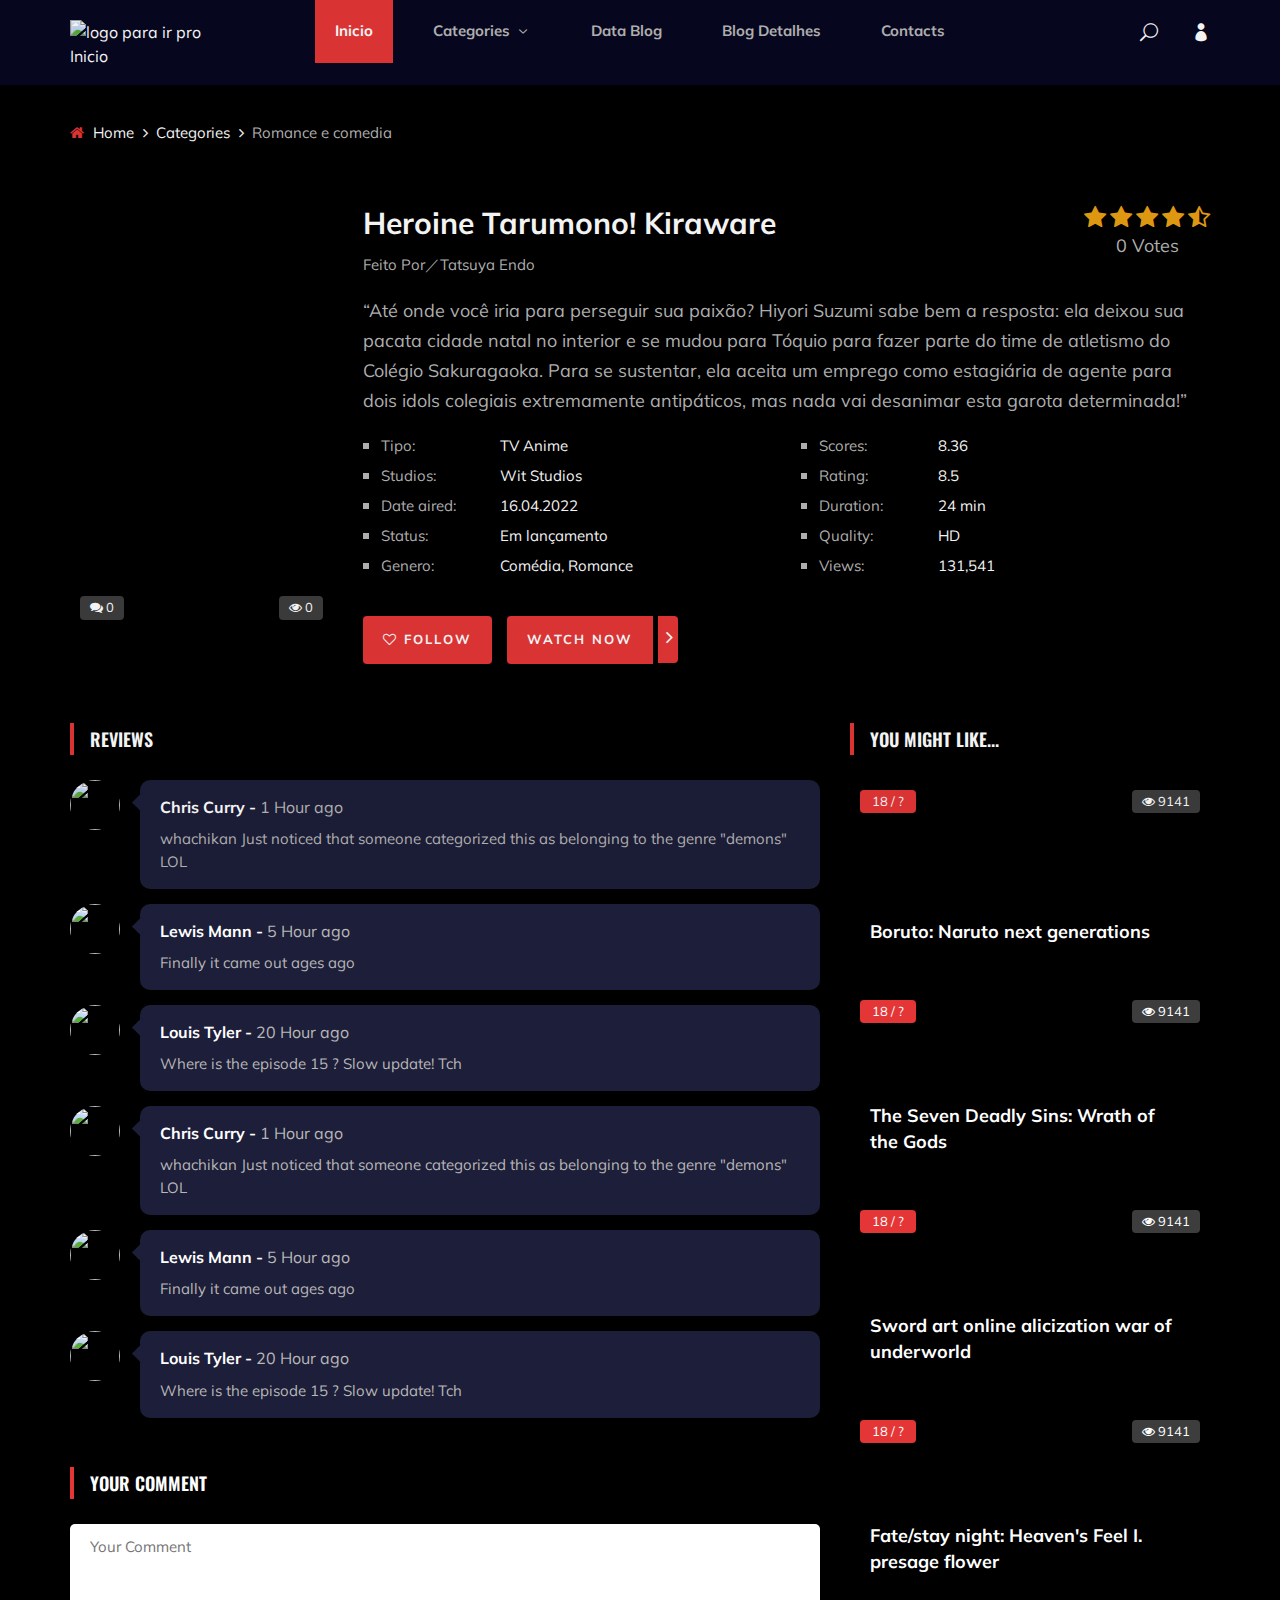
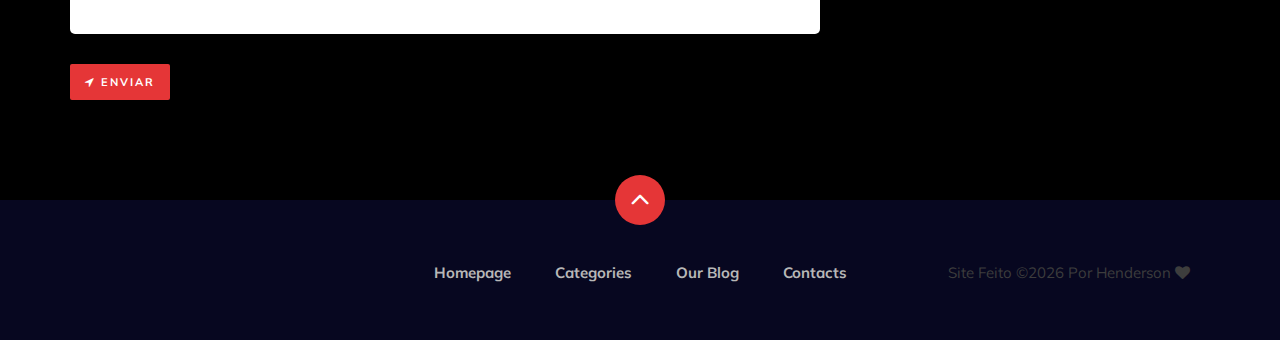
==== commit c3a05325: "Add files via upload" ====
--- a/Heroine.html
+++ b/Heroine.html
@@ -31,7 +31,7 @@
     <div id="preloder">
         <div class="loader"></div>
     </div>
-
+<a href="" target="_blank"></a>
     <!-- Header Section Begin -->
     <header class="header">
         <div class="container">
